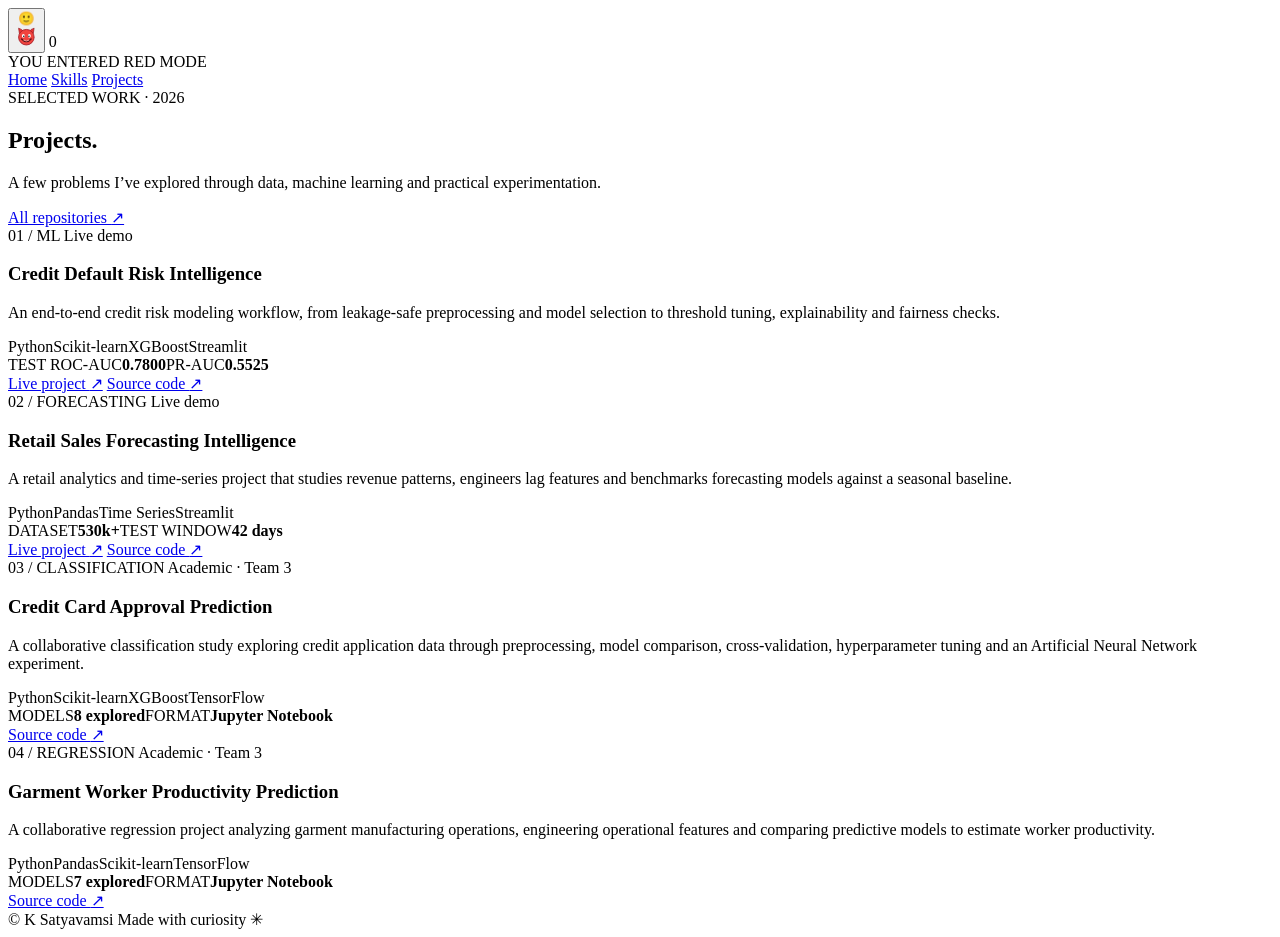
==== projects.html @ 45c1c284 "Copy existing portfolio projects.html" ====
<!doctype html>
<html lang="en">
<head>
  <meta charset="utf-8" />
  <meta name="viewport" content="width=device-width, initial-scale=1" />
  <meta name="description" content="Selected data science and machine learning projects by K Satyavamsi." />
  <meta name="theme-color" content="#080b10" />
  <title>Projects — K Satyavamsi</title>
  <link rel="preconnect" href="https://fonts.googleapis.com">
  <link rel="preconnect" href="https://fonts.gstatic.com" crossorigin>
  <link href="https://fonts.googleapis.com/css2?family=DM+Sans:wght@400;500;600;700&family=Space+Grotesk:wght@400;500;600;700&display=swap" rel="stylesheet">
  <link rel="stylesheet" href="/styles.css?v=facefix1" />
</head>
<body class="projects-page">
  <div class="ambient ambient-one" aria-hidden="true"></div>
  <div class="ambient ambient-two" aria-hidden="true"></div>
  <header class="site-header">
    <div class="mood-control">
      <button class="mood-face" id="mood-face" type="button" aria-label="Click 7 times" title="A little secret"><span class="mood-face-emoji" id="mood-face-emoji" aria-hidden="true">
<span class="normal-face-glyph" aria-hidden="true">🙂</span>
<span class="angry-face-glyph" aria-hidden="true"><svg viewBox="0 0 48 48" class="red-devil-face"><path d="M8 18 6 5q8 2 13 9M40 18l2-13q-8 2-13 9" fill="#ed3434" stroke="#8f171d" stroke-width="1.5" stroke-linejoin="round"/><circle cx="24" cy="26" r="18" fill="#f0443e" stroke="#a51d27" stroke-width="2"/><ellipse cx="17" cy="23" rx="3.4" ry="4.2" fill="#fff"/><ellipse cx="31" cy="23" rx="3.4" ry="4.2" fill="#fff"/><circle cx="18" cy="24" r="1.8" fill="#15232b"/><circle cx="30" cy="24" r="1.8" fill="#15232b"/><path d="M13 30q11 12 22 0" fill="none" stroke="#5a1018" stroke-width="3.2" stroke-linecap="round"/><path d="M18 33q6 4 12 0" fill="none" stroke="#ffb0a8" stroke-width="2" stroke-linecap="round"/></svg></span></span></button>
      <span class="mood-count-number" id="mood-count-number" aria-live="polite">0</span>
    </div>
    <div class="red-mode-message" id="red-mode-message" role="status" aria-live="polite">YOU ENTERED RED MODE</div>
    <nav aria-label="Primary navigation">
      <a class="nav-link" href="/index.html">Home</a>
      <a class="nav-link" href="/skills.html">Skills</a>
      <a class="nav-link active" href="/projects.html" aria-current="page">Projects</a>
    </nav>
  </header>
  <main class="projects-main">
    <section class="projects-section" id="projects" aria-labelledby="projects-title">
      <div class="projects-heading">
        <div>
          <div class="section-kicker">SELECTED WORK · 2026</div>
          <h2 id="projects-title">Projects<span class="accent-period">.</span></h2>
          <p class="projects-intro">A few problems I’ve explored through data, machine learning and practical experimentation.</p>
        </div>
        <a class="all-projects-link" href="https://github.com/jayadevuha-ui?tab=repositories" target="_blank" rel="noreferrer">All repositories <span>↗</span></a>
      </div>

      <div class="project-grid">
        <article class="project-card">
          <div class="project-card-top">
            <span class="project-number">01 / ML</span>
            <span class="project-status"><span class="status-dot"></span> Live demo</span>
          </div>
          <h3>Credit Default Risk Intelligence</h3>
          <p class="project-description">An end-to-end credit risk modeling workflow, from leakage-safe preprocessing and model selection to threshold tuning, explainability and fairness checks.</p>
          <div class="project-tags">
            <span>Python</span><span>Scikit-learn</span><span>XGBoost</span><span>Streamlit</span>
          </div>
          <div class="project-result"><span>TEST ROC-AUC</span><strong>0.7800</strong><span class="result-divider"></span><span>PR-AUC</span><strong>0.5525</strong></div>
          <div class="project-actions">
            <a href="https://credit-default-risk-intelligence-69rgyefwwpr9jcnefo2ism.streamlit.app" target="_blank" rel="noreferrer">Live project <span>↗</span></a>
            <a href="https://github.com/jayadevuha-ui/credit-default-risk-intelligence" target="_blank" rel="noreferrer">Source code <span>↗</span></a>
          </div>
        </article>

        <article class="project-card">
          <div class="project-card-top">
            <span class="project-number">02 / FORECASTING</span>
            <span class="project-status"><span class="status-dot"></span> Live demo</span>
          </div>
          <h3>Retail Sales Forecasting Intelligence</h3>
          <p class="project-description">A retail analytics and time-series project that studies revenue patterns, engineers lag features and benchmarks forecasting models against a seasonal baseline.</p>
          <div class="project-tags">
            <span>Python</span><span>Pandas</span><span>Time Series</span><span>Streamlit</span>
          </div>
          <div class="project-result"><span>DATASET</span><strong>530k+</strong><span class="result-divider"></span><span>TEST WINDOW</span><strong>42 days</strong></div>
          <div class="project-actions">
            <a href="https://retail-sales-forecasting-intelligence-3gt7qsyapxmpho4w7rquft.streamlit.app" target="_blank" rel="noreferrer">Live project <span>↗</span></a>
            <a href="https://github.com/jayadevuha-ui/retail-sales-forecasting-intelligence" target="_blank" rel="noreferrer">Source code <span>↗</span></a>
          </div>
        </article>
 
        <article class="project-card">
          <div class="project-card-top">
            <span class="project-number">03 / CLASSIFICATION</span>
            <span class="project-status">Academic · Team 3</span>
          </div>
          <h3>Credit Card Approval Prediction</h3>
          <p class="project-description">A collaborative classification study exploring credit application data through preprocessing, model comparison, cross-validation, hyperparameter tuning and an Artificial Neural Network experiment.</p>
          <div class="project-tags">
            <span>Python</span><span>Scikit-learn</span><span>XGBoost</span><span>TensorFlow</span>
          </div>
          <div class="project-result"><span>MODELS</span><strong>8 explored</strong><span class="result-divider"></span><span>FORMAT</span><strong>Jupyter Notebook</strong></div>
          <div class="project-actions">
            <a href="https://github.com/jayadevuha-ui/credit-card-approval-prediction" target="_blank" rel="noreferrer">Source code <span>↗</span></a>
          </div>
        </article>

        <article class="project-card">
          <div class="project-card-top">
            <span class="project-number">04 / REGRESSION</span>
            <span class="project-status">Academic · Team 3</span>
          </div>
          <h3>Garment Worker Productivity Prediction</h3>
          <p class="project-description">A collaborative regression project analyzing garment manufacturing operations, engineering operational features and comparing predictive models to estimate worker productivity.</p>
          <div class="project-tags">
            <span>Python</span><span>Pandas</span><span>Scikit-learn</span><span>TensorFlow</span>
          </div>
          <div class="project-result"><span>MODELS</span><strong>7 explored</strong><span class="result-divider"></span><span>FORMAT</span><strong>Jupyter Notebook</strong></div>
          <div class="project-actions">
            <a href="https://github.com/jayadevuha-ui/Garment-worker-productivity-prediction" target="_blank" rel="noreferrer">Source code <span>↗</span></a>
          </div>
        </article>
      </div>
    </section>
  </main>
  <footer class="site-footer">
    <span>© <span id="year"></span> K Satyavamsi</span>
    <span>Made with curiosity <span class="footer-spark">✳</span></span>
  </footer>
  <script src="/script.js?v=facefix1"></script>
</body>
</html>
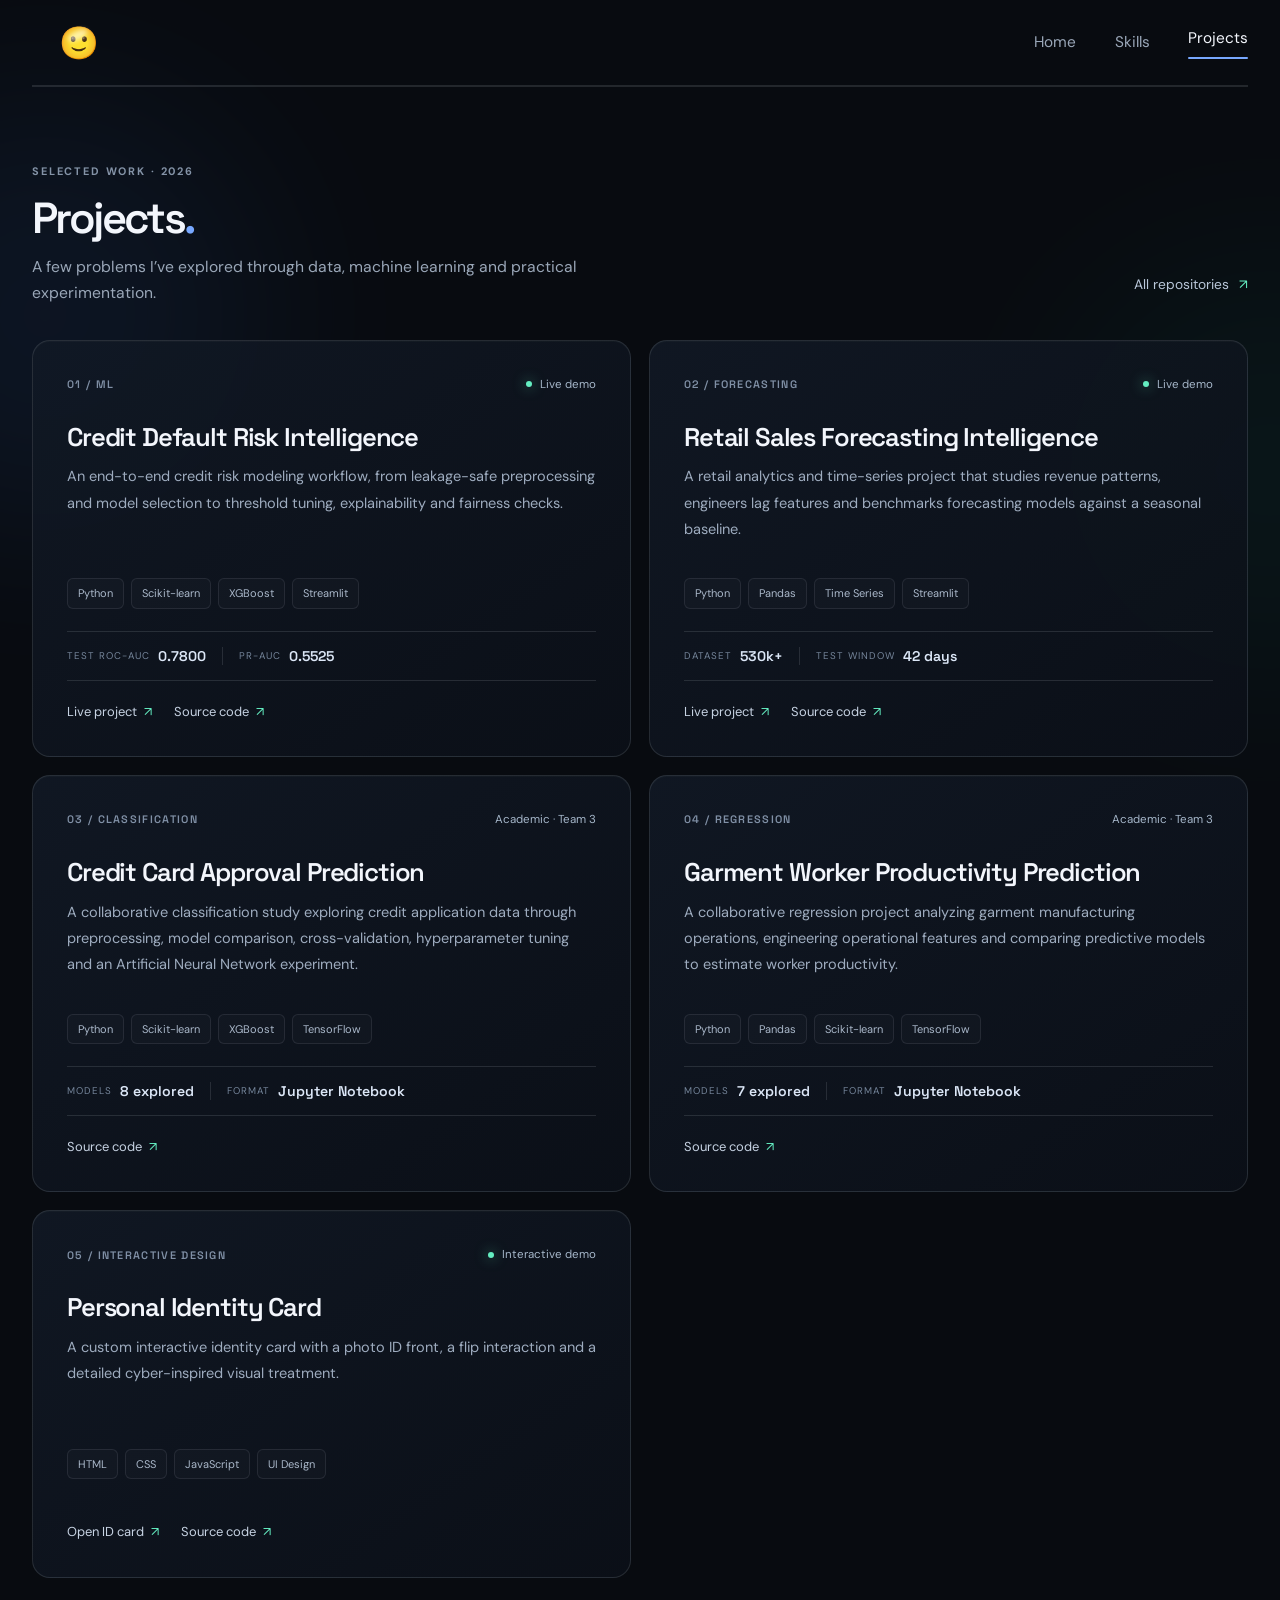
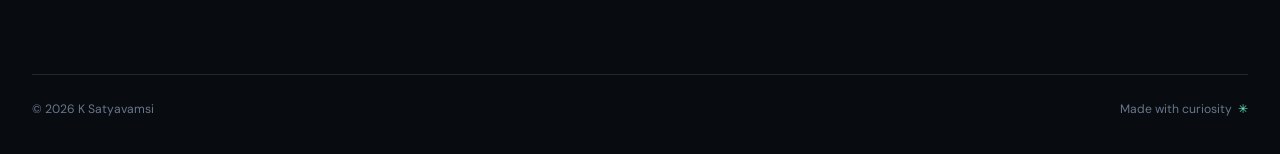
==== commit 16cad600: "Add interactive ID card to projects page" ====
--- a/projects.html
+++ b/projects.html
@@ -105,6 +105,21 @@
             <a href="https://github.com/jayadevuha-ui/Garment-worker-productivity-prediction" target="_blank" rel="noreferrer">Source code <span>↗</span></a>
           </div>
         </article>
+        <article class="project-card">
+          <div class="project-card-top">
+            <span class="project-number">05 / INTERACTIVE DESIGN</span>
+            <span class="project-status"><span class="status-dot"></span> Interactive demo</span>
+          </div>
+          <h3>Personal Identity Card</h3>
+          <p class="project-description">A custom interactive identity card with a photo ID front, a flip interaction and a detailed cyber-inspired visual treatment.</p>
+          <div class="project-tags">
+            <span>HTML</span><span>CSS</span><span>JavaScript</span><span>UI Design</span>
+          </div>
+          <div class="project-actions">
+            <a href="/id-card.html">Open ID card <span>↗</span></a>
+            <a href="https://github.com/jayadevuha-ui/PersonalPortfolio/blob/main/id-card.html" target="_blank" rel="noreferrer">Source code <span>↗</span></a>
+          </div>
+        </article>
       </div>
     </section>
   </main>
--- a/styles.css
+++ b/styles.css
@@ -0,0 +1,657 @@
+:root {
+  color-scheme: dark;
+  --bg: #080b10;
+  --panel: #0e131c;
+  --line: rgba(225, 234, 247, .12);
+  --text: #f3f6fc;
+  --muted: #9aa7b8;
+  --soft: #6f7d91;
+  --blue: #78a8ff;
+  --mint: #64edc1;
+  --max: 1440px;
+}
+* { box-sizing: border-box; }
+html { scroll-behavior: smooth; scroll-padding-top: 90px; }
+body {
+  margin: 0; min-height: 100vh; overflow-x: hidden; position: relative;
+  background: var(--bg); color: var(--text);
+  font-family: "DM Sans", system-ui, sans-serif; line-height: 1.65;
+}
+a { color: inherit; text-decoration: none; }
+.ambient { position: absolute; pointer-events: none; filter: blur(90px); opacity: .12; z-index: -1; border-radius: 50%; }
+.ambient-one { width: 430px; height: 430px; top: 100px; left: -170px; background: #315da7; }
+.ambient-two { width: 420px; height: 420px; top: 260px; right: -200px; background: #1a8c78; opacity: .08; }
+.site-header {
+  width: min(calc(100% - 64px), var(--max)); height: 86px; margin: 0 auto;
+  display: flex; align-items: center; justify-content: flex-end; gap: 30px;
+  border-bottom: 1px solid var(--line); position: relative; z-index: 5;
+}
+nav { display: flex; align-items: center; gap: clamp(22px, 3vw, 46px); }
+.nav-link { color: var(--muted); font-size: .96rem; transition: color .2s ease; }
+.nav-link:hover, .nav-link.active { color: var(--text); }
+.nav-link.active::after { content: ""; display: block; height: 2px; width: 100%; margin-top: 5px; background: var(--blue); border-radius: 4px; }
+.coming-soon { opacity: .76; }
+.hero {
+  width: min(calc(100% - 64px), var(--max)); min-height: min(790px, calc(100svh - 86px));
+  margin: 0 auto; padding: 62px 0 78px; display: grid;
+  grid-template-columns: minmax(330px, .88fr) minmax(0, 1.12fr);
+  align-items: center; gap: clamp(48px, 7vw, 112px); position: relative;
+}
+.portrait-wrap { width: 100%; max-width: 500px; justify-self: center; }
+.portrait-frame {
+  min-height: 500px; aspect-ratio: 4 / 4.65; position: relative; overflow: hidden;
+  border: 1px solid rgba(157,181,216,.24); border-radius: 26px;
+  background: linear-gradient(145deg, #172333 0%, #101925 48%, #0b111a 100%);
+  box-shadow: 0 35px 100px rgba(0,0,0,.32), inset 0 1px rgba(255,255,255,.04);
+}
+.portrait-frame::before, .portrait-frame::after {
+  content: ""; position: absolute; border-radius: 50%; pointer-events: none;
+}
+.portrait-frame::before { width: 390px; height: 390px; top: 5%; left: 50%; transform: translateX(-50%); background: rgba(91,137,207,.13); filter: blur(20px); }
+.portrait-frame::after { width: 260px; height: 260px; bottom: -100px; right: -70px; background: rgba(100,237,193,.09); filter: blur(24px); }
+.portrait-glow { position: absolute; inset: 12px; border: 1px solid rgba(255,255,255,.055); border-radius: 18px; }
+.portrait-placeholder { position: absolute; inset: 0; display: flex; flex-direction: column; justify-content: center; align-items: center; gap: 10px; color: #8798ae; }
+.portrait-placeholder svg { width: 108px; height: 108px; fill: none; stroke: #7187a5; stroke-width: 2; opacity: .72; margin-bottom: 10px; }
+.placeholder-title { font: 600 .8rem "Space Grotesk", sans-serif; letter-spacing: .22em; color: #b4c2d5; }
+.placeholder-subtitle { font-size: .78rem; color: #718198; }
+.photo-corner { position: absolute; width: 28px; height: 28px; border-color: var(--mint); opacity: .8; }
+.corner-tl { top: 24px; left: 24px; border-top: 2px solid; border-left: 2px solid; border-radius: 5px 0 0; }
+.corner-br { bottom: 24px; right: 24px; border-bottom: 2px solid; border-right: 2px solid; border-radius: 0 0 5px; }
+.portrait-caption { display: flex; align-items: center; gap: 9px; margin: 17px 4px 0; color: var(--soft); font-size: .77rem; letter-spacing: .035em; }
+.caption-dot, .status-dot { width: 7px; height: 7px; display: inline-block; flex: 0 0 auto; border-radius: 50%; background: var(--mint); box-shadow: 0 0 13px rgba(100,237,193,.65); }
+.hero-copy { min-width: 0; padding: 12px 0 28px; }
+h1 { margin: 0; font: 700 clamp(3.5rem, 6.3vw, 6.5rem)/.99 "Space Grotesk", sans-serif; letter-spacing: -.075em; }
+.fixed-intro { display: block; color: var(--text); }
+.type-line { display: block; min-height: 1.12em; color: var(--blue); overflow-wrap: normal; word-break: normal; }
+#typed-text { display: inline; }
+.type-cursor { display: inline-block; width: 3px; height: .83em; margin-left: 8px; background: var(--mint); vertical-align: -.06em; white-space: nowrap; animation: blink .82s steps(2, start) infinite; }
+@keyframes blink { to { visibility: hidden; } }
+.hero-note { margin: 28px 0 0; color: var(--muted); font-size: clamp(1rem, 1.4vw, 1.15rem); letter-spacing: .01em; }
+.scroll-cue { display: inline-flex; align-items: center; gap: 13px; margin-top: 62px; color: #aebacc; font-size: .82rem; letter-spacing: .045em; }
+.scroll-icon { width: 21px; height: 31px; border: 1px solid #68788d; border-radius: 99px; position: relative; }
+.scroll-icon::after { content: ""; position: absolute; width: 3px; height: 6px; top: 6px; left: 8px; border-radius: 3px; background: var(--mint); animation: scroll-dot 1.5s ease-in-out infinite; }
+@keyframes scroll-dot { 0%,100% { transform: translateY(0); opacity: 1; } 70% { transform: translateY(9px); opacity: .2; } }
+.scroll-arrow { color: var(--mint); font-size: 1.1rem; transition: transform .2s ease; }
+.scroll-cue:hover .scroll-arrow { transform: translateY(4px); }
+.hero-index { position: absolute; bottom: 24px; right: 0; color: #66758a; font: 600 .72rem "Space Grotesk", sans-serif; letter-spacing: .12em; }
+.hero-index span { color: #364355; padding: 0 5px; }
+.about-section {
+  width: min(calc(100% - 64px), var(--max)); margin: 0 auto; padding: 78px 0 92px;
+  border-top: 1px solid var(--line); display: grid; grid-template-columns: minmax(0, 1.9fr) minmax(250px, .8fr); gap: clamp(48px, 8vw, 120px);
+}
+.section-kicker { color: #8493a7; font-size: .68rem; font-weight: 700; letter-spacing: .17em; }
+.about-main h2, .links-panel h2 { margin: 15px 0 25px; font: 600 clamp(2.2rem, 3.4vw, 3.25rem)/1.08 "Space Grotesk", sans-serif; letter-spacing: -.06em; }
+.accent-period { color: var(--blue); }
+.about-copy { max-width: 850px; color: #aab5c5; font-size: clamp(.98rem, 1.2vw, 1.07rem); line-height: 1.9; }
+.about-copy p { margin: 0 0 20px; }
+.links-panel { padding-left: clamp(30px, 4vw, 58px); border-left: 1px solid var(--line); }
+.links-panel h2 { margin-bottom: 25px; }
+.social-links { display: grid; gap: 8px; }
+.social-link {
+  display: flex; align-items: center; gap: 13px; min-height: 54px; padding: 8px 10px;
+  border: 1px solid transparent; border-radius: 11px; color: #c3ccda; transition: .2s ease;
+}
+.social-link:hover { border-color: var(--line); background: rgba(255,255,255,.025); transform: translateX(3px); }
+.social-icon { width: 32px; height: 32px; display: grid; place-items: center; border-radius: 9px; background: #121b28; color: var(--blue); font-weight: 700; font-size: .9rem; }
+.social-icon.linkedin { font-family: Arial, sans-serif; }
+.social-icon.kaggle { color: var(--mint); font: 700 .8rem "Space Grotesk", sans-serif; }
+.social-icon.github { color: #d8e1ef; font-size: 1.15rem; }
+.social-icon.email { color: #d8e1ef; font-size: 1rem; }
+.social-label { flex: 1; font-size: .93rem; }
+.external-arrow { color: #66778e; font-size: .9rem; transition: color .2s ease; }
+.social-link:hover .external-arrow { color: var(--mint); }
+.links-note { margin: 24px 0 0; max-width: 270px; color: #77869a; font-size: .83rem; line-height: 1.7; }
+.site-footer {
+  width: min(calc(100% - 64px), var(--max)); margin: 0 auto; padding: 24px 0 35px;
+  border-top: 1px solid var(--line); display: flex; justify-content: space-between; gap: 20px;
+  color: #68778a; font-size: .76rem;
+}
+.footer-spark { color: var(--mint); padding-left: 3px; }
+@media (min-width: 1500px) { .hero { min-height: 790px; } }
+@media (max-width: 1000px) {
+  .hero { grid-template-columns: minmax(260px, .82fr) minmax(0, 1.18fr); gap: 42px; }
+  .portrait-frame { min-height: 420px; }
+  h1 { font-size: clamp(3.1rem, 6.2vw, 5.2rem); }
+  .about-section { gap: 48px; grid-template-columns: minmax(0, 1.5fr) minmax(220px, .8fr); }
+}
+@media (max-width: 720px) {
+  .site-header, .hero, .about-section, .site-footer { width: min(calc(100% - 36px), var(--max)); }
+  .site-header { height: 74px; }
+  nav { gap: 17px; }
+  .nav-link { font-size: .82rem; }
+  .hero { min-height: auto; padding: 44px 0 64px; grid-template-columns: 1fr; gap: 42px; }
+  .portrait-wrap { width: min(100%, 410px); }
+  .portrait-frame { min-height: 0; aspect-ratio: 1 / 1.03; }
+  .hero-copy { padding: 0 0 30px; }
+  h1 { font-size: clamp(3.2rem, 12vw, 5.2rem); }
+  .hero-note { margin-top: 19px; }
+  .scroll-cue { margin-top: 36px; }
+  .hero-index { bottom: 18px; }
+  .about-section { padding: 60px 0 66px; grid-template-columns: 1fr; gap: 42px; }
+  .about-main h2, .links-panel h2 { font-size: 2.55rem; }
+  .about-copy { font-size: .98rem; line-height: 1.82; }
+  .links-panel { padding: 35px 0 0; border-left: 0; border-top: 1px solid var(--line); }
+  .social-links { grid-template-columns: 1fr 1fr; gap: 7px; }
+  .social-link { gap: 9px; padding: 7px 5px; }
+  .site-footer { padding-bottom: 28px; font-size: .7rem; }
+}
+@media (max-width: 390px) {
+  .site-header, .hero, .about-section, .site-footer { width: calc(100% - 28px); }
+  nav { gap: 12px; }
+  .nav-link { font-size: .76rem; }
+  .social-links { grid-template-columns: 1fr; }
+}
+@media (prefers-reduced-motion: reduce) {
+  *, *::before, *::after { scroll-behavior: auto !important; animation-duration: .01ms !important; animation-iteration-count: 1 !important; transition-duration: .01ms !important; }
+}
+
+
+/* Projects */
+.projects-section {
+  width: min(calc(100% - 64px), var(--max)); margin: 0 auto;
+  padding: 76px 0 96px; border-top: 1px solid var(--line);
+}
+.projects-heading { display: flex; justify-content: space-between; align-items: end; gap: 28px; margin-bottom: 34px; }
+.projects-heading h2 { margin: 14px 0 12px; font: 600 clamp(2.2rem, 3.4vw, 3.25rem)/1.08 "Space Grotesk", sans-serif; letter-spacing: -.06em; }
+.projects-intro { max-width: 580px; margin: 0; color: var(--muted); font-size: .98rem; }
+.all-projects-link { display: inline-flex; gap: 10px; align-items: center; color: #b9c7d9; font-size: .86rem; padding: 10px 0; white-space: nowrap; transition: color .2s ease; }
+.all-projects-link span, .project-actions a span { color: var(--mint); }
+.all-projects-link:hover, .project-actions a:hover { color: var(--mint); }
+.project-grid { display: grid; grid-template-columns: repeat(2, minmax(0, 1fr)); gap: 18px; }
+.project-card {
+  min-width: 0; padding: clamp(22px, 3vw, 34px); border: 1px solid var(--line);
+  border-radius: 18px; background: linear-gradient(145deg, rgba(17,25,37,.88), rgba(11,16,24,.88));
+  box-shadow: inset 0 1px rgba(255,255,255,.025); transition: border-color .22s ease, transform .22s ease;
+}
+.project-card:hover { border-color: rgba(120,168,255,.34); transform: translateY(-3px); }
+.project-card-top { display: flex; justify-content: space-between; align-items: center; gap: 12px; margin-bottom: 28px; }
+.project-number { color: #8090a6; font: 600 .68rem "Space Grotesk", sans-serif; letter-spacing: .12em; }
+.project-status { display: inline-flex; align-items: center; gap: 8px; color: #a5b6c9; font-size: .72rem; }
+.project-status .status-dot { width: 6px; height: 6px; }
+.project-card h3 { margin: 0 0 12px; font: 600 clamp(1.35rem, 2vw, 1.8rem)/1.2 "Space Grotesk", sans-serif; letter-spacing: -.045em; }
+.project-description { min-height: 92px; margin: 0; color: #9eacbf; font-size: .91rem; line-height: 1.8; }
+.project-tags { display: flex; flex-wrap: wrap; gap: 7px; margin: 22px 0; }
+.project-tags span { padding: 5px 10px; border: 1px solid rgba(225,234,247,.09); border-radius: 6px; color: #aab8ca; font-size: .69rem; background: rgba(255,255,255,.018); }
+.project-result { display: flex; align-items: center; flex-wrap: wrap; gap: 8px; padding: 15px 0; border-top: 1px solid var(--line); border-bottom: 1px solid var(--line); }
+.project-result > span:not(.result-divider) { color: #75859a; font-size: .61rem; letter-spacing: .1em; }
+.project-result strong { color: #dce7f7; font: 600 .88rem "Space Grotesk", sans-serif; }
+.result-divider { width: 1px; height: 18px; margin: 0 8px; background: var(--line); }
+.project-actions { display: flex; flex-wrap: wrap; gap: 22px; padding-top: 20px; }
+.project-actions a { color: #c7d3e3; font-size: .81rem; transition: color .2s ease; }
+.project-actions a span { padding-left: 4px; }
+@media (max-width: 1000px) {
+  .project-grid { grid-template-columns: 1fr; }
+  .project-description { min-height: 0; }
+}
+@media (max-width: 720px) {
+  .projects-section { width: min(calc(100% - 36px), var(--max)); padding: 60px 0 68px; }
+  .projects-heading { align-items: start; flex-direction: column; gap: 12px; margin-bottom: 25px; }
+  .projects-heading h2 { font-size: 2.55rem; }
+  .project-card { padding: 22px; }
+}
+@media (max-width: 390px) {
+  .projects-section { width: calc(100% - 28px); }
+  .project-result { gap: 6px; }
+  .result-divider { margin: 0 3px; }
+}
+
+
+/* Keep page navigation above decorative layers and always interactive. */
+.site-header, .site-header nav, .site-header .nav-link {
+  position: relative;
+  z-index: 20;
+  pointer-events: auto;
+}
+.site-header .nav-link { display: inline-block; cursor: pointer; }
+
+
+/* Hidden seven-click red mode easter egg */
+.site-header { justify-content: flex-end; }
+.mood-face { position:absolute; left:0; top:50%; transform:translateY(-50%); width:34px; height:34px; padding:0; display:grid; place-items:center; border:0; border-radius:50%; background:transparent; color:inherit; font:1.45rem/1 "DM Sans",sans-serif; cursor:pointer; z-index:25; transition:transform .18s ease,filter .18s ease; }
+.mood-face:hover { transform:translateY(-50%) scale(1.13); filter:drop-shadow(0 0 8px rgba(255,255,255,.24)); }
+.mood-face:focus-visible { outline:2px solid var(--mint); outline-offset:4px; }
+.red-mode-message { position:absolute; left:50%; top:50%; transform:translate(-50%,-50%); color:#ff4b55; font:700 .72rem "Space Grotesk",sans-serif; letter-spacing:.16em; white-space:nowrap; opacity:0; visibility:hidden; transition:opacity .25s ease,visibility .25s ease; pointer-events:none; }
+body.red-mode { --bg:#100708; --panel:#1b0b0e; --line:rgba(255,105,112,.2); --text:#fff1f1; --muted:#c49a9e; --soft:#a56c73; --blue:#ff5964; --mint:#ff8585; }
+body.red-mode .ambient-one { background:#b51f31; opacity:.22; }
+body.red-mode .ambient-two { background:#8d1423; opacity:.16; }
+body.red-mode .project-card { background:linear-gradient(145deg,rgba(48,13,19,.92),rgba(23,8,12,.92)); }
+body.red-mode .mood-face { filter:drop-shadow(0 0 10px rgba(255,65,75,.42)); }
+body.red-mode .red-mode-message { opacity:1; visibility:visible; }
+@media(max-width:720px) { .mood-face{left:0;width:30px;height:30px;font-size:1.3rem}.red-mode-message{left:42%;font-size:.56rem;letter-spacing:.08em} }
+@media(max-width:390px) { .red-mode-message{left:39%;font-size:.49rem;letter-spacing:.045em} }
+
+
+/* Animated smiley + seven-step unlock meter */
+.mood-control { position:absolute; left:0; top:50%; transform:translateY(-50%); display:flex; align-items:center; gap:9px; z-index:26; }
+.mood-face { position:relative; width:36px; height:36px; padding:0; display:grid; place-items:center; border:1px solid rgba(120,168,255,.24); border-radius:50%; background:linear-gradient(145deg,rgba(120,168,255,.12),rgba(100,237,193,.06)); color:inherit; cursor:pointer; box-shadow:0 0 18px rgba(120,168,255,.08),inset 0 1px rgba(255,255,255,.07); transition:border-color .25s ease,background .25s ease,box-shadow .25s ease; }
+.mood-face:hover { border-color:rgba(100,237,193,.55); box-shadow:0 0 20px rgba(100,237,193,.16),inset 0 1px rgba(255,255,255,.1); }
+.mood-face:focus-visible { outline:2px solid var(--mint); outline-offset:4px; }
+.mood-face-emoji { display:block; font:1.35rem/1 "DM Sans",sans-serif; transform-origin:50% 70%; animation:smiley-float 2.8s ease-in-out infinite,smiley-blink 5.2s ease-in-out infinite; }
+@keyframes smiley-float { 0%,100%{transform:translateY(0) rotate(-4deg)} 50%{transform:translateY(-3px) rotate(4deg)} }
+@keyframes smiley-blink { 0%,44%,48%,100%{filter:brightness(1)} 46%{filter:brightness(.68)} }
+.mood-face.is-clicked .mood-face-emoji { animation:smiley-pop .24s ease; }
+@keyframes smiley-pop { 0%{transform:scale(1)} 55%{transform:scale(1.28) rotate(10deg)} 100%{transform:scale(1)} }
+.mood-count { width:78px; display:flex; flex-direction:column; gap:3px; transition:opacity .2s ease,transform .2s ease; }
+.mood-count-label { color:#7e91aa; font:600 .48rem "Space Grotesk",sans-serif; letter-spacing:.12em; }
+.mood-count-pips { display:grid; grid-template-columns:repeat(7,1fr); gap:3px; }
+.mood-count-pips i { display:block; height:4px; border-radius:5px; background:rgba(120,168,255,.18); border:1px solid rgba(120,168,255,.16); transition:background .18s ease,border-color .18s ease,box-shadow .18s ease; }
+.mood-count-pips i.filled { background:var(--mint); border-color:var(--mint); box-shadow:0 0 7px rgba(100,237,193,.45); }
+.mood-count-number { color:#9aabc0; font:500 .53rem "Space Grotesk",sans-serif; letter-spacing:.04em; }
+.red-mode-message { position:absolute; left:50%; top:50%; transform:translate(-50%,-50%); color:#ff6570; font:700 .72rem "Space Grotesk",sans-serif; letter-spacing:.16em; white-space:nowrap; opacity:0; visibility:hidden; transition:opacity .25s ease,visibility .25s ease; pointer-events:none; }
+body.red-mode .mood-face { border-color:rgba(255,99,110,.4); background:linear-gradient(145deg,rgba(255,80,90,.15),rgba(150,20,35,.1)); box-shadow:0 0 18px rgba(255,65,75,.14); }
+body.red-mode .mood-face-emoji { animation:angry-float 1.8s ease-in-out infinite,angry-glow 1.2s ease-in-out infinite alternate; }
+@keyframes angry-float { 0%,100%{transform:translateY(0) rotate(-5deg)} 50%{transform:translateY(-3px) rotate(5deg)} }
+@keyframes angry-glow { from{filter:drop-shadow(0 0 1px rgba(255,75,85,.15))} to{filter:drop-shadow(0 0 6px rgba(255,75,85,.65))} }
+body.red-mode .mood-count { opacity:0; visibility:hidden; transform:translateX(-5px); pointer-events:none; }
+body.red-mode .red-mode-message { opacity:1; visibility:visible; }
+@media(max-width:720px) {
+ .mood-control { gap:6px; }
+ .mood-face { width:31px;height:31px; }
+ .mood-face-emoji { font-size:1.2rem; }
+ .mood-count { width:61px; }
+ .mood-count-label { font-size:.43rem; }
+ .mood-count-number { font-size:.48rem; }
+ .red-mode-message { left:55%; font-size:.55rem; letter-spacing:.08em; }
+}
+@media(max-width:390px) {
+ .mood-count { width:53px; }
+ .mood-count-pips { gap:2px; }
+ .red-mode-message { left:56%; font-size:.48rem; letter-spacing:.035em; }
+}
+@media(prefers-reduced-motion:reduce) {
+ .mood-face-emoji { animation:none !important; }
+}
+
+
+/* Minimal floating 3D smiley and plain click counter */
+.mood-control {
+  position:absolute; left:6px; top:50%; transform:translateY(-50%);
+  display:flex; align-items:center; gap:5px; z-index:26;
+}
+.mood-face {
+  position:relative; width:43px; height:43px; padding:0;
+  display:grid; place-items:center; border:0; border-radius:50%;
+  background:transparent; box-shadow:none; color:inherit; cursor:pointer;
+  perspective:100px; transition:transform .2s ease;
+}
+.mood-face:hover { transform:translateY(-50%) scale(1.06); }
+.mood-face:focus-visible { outline:1px solid var(--mint); outline-offset:3px; }
+.mood-face-emoji {
+  display:block; font:1.8rem/1 "DM Sans",sans-serif;
+  transform-origin:50% 70%;
+  filter:drop-shadow(0 3px 1px rgba(0,0,0,.32)) drop-shadow(0 0 5px rgba(100,237,193,.13));
+  text-shadow:0 1px 0 rgba(255,255,255,.24),0 3px 0 rgba(0,0,0,.12);
+  animation:smiley-3d-float 3s ease-in-out infinite,smiley-3d-blink 5.8s ease-in-out infinite;
+}
+@keyframes smiley-3d-float {
+  0%,100% { transform:translateY(0) rotateY(-9deg) rotateX(3deg) rotateZ(-3deg); }
+  50% { transform:translateY(-3px) rotateY(9deg) rotateX(-3deg) rotateZ(3deg); }
+}
+@keyframes smiley-3d-blink {
+  0%,43%,47%,100% { filter:drop-shadow(0 3px 1px rgba(0,0,0,.32)) drop-shadow(0 0 5px rgba(100,237,193,.13)) brightness(1); }
+  45% { filter:drop-shadow(0 3px 1px rgba(0,0,0,.32)) brightness(.78); }
+}
+.mood-face.is-clicked .mood-face-emoji { animation:smiley-3d-pop .28s ease; }
+@keyframes smiley-3d-pop {
+  0% { transform:scale(1) rotateY(0); }
+  50% { transform:scale(1.22) rotateY(22deg) rotateZ(8deg); }
+  100% { transform:scale(1) rotateY(0); }
+}
+.mood-count-number {
+  min-width:10px; color:#9aabc0; font:500 .7rem "Space Grotesk",sans-serif;
+  line-height:1; text-align:center; opacity:.9;
+}
+body.red-mode .mood-face-emoji {
+  animation:angry-3d-float 1.7s ease-in-out infinite,angry-3d-glow 1.2s ease-in-out infinite alternate;
+  filter:drop-shadow(0 3px 1px rgba(0,0,0,.35)) drop-shadow(0 0 7px rgba(255,75,85,.38));
+}
+@keyframes angry-3d-float {
+  0%,100% { transform:translateY(0) rotateY(-10deg) rotateX(3deg) rotateZ(-4deg); }
+  50% { transform:translateY(-3px) rotateY(10deg) rotateX(-3deg) rotateZ(4deg); }
+}
+@keyframes angry-3d-glow {
+  from { filter:drop-shadow(0 3px 1px rgba(0,0,0,.35)) drop-shadow(0 0 3px rgba(255,75,85,.25)); }
+  to { filter:drop-shadow(0 3px 1px rgba(0,0,0,.35)) drop-shadow(0 0 9px rgba(255,75,85,.7)); }
+}
+body.red-mode .mood-count-number { display:none; }
+@media(max-width:720px) {
+  .mood-control { left:5px; gap:3px; }
+  .mood-face { width:39px; height:39px; }
+  .mood-face-emoji { font-size:1.65rem; }
+  .mood-count-number { font-size:.65rem; }
+}
+@media(prefers-reduced-motion:reduce) { .mood-face-emoji { animation:none !important; } }
+
+
+/* True CSS-rendered 3D face: sculpted orb, raised eyes and expressive mouth */
+.mood-control { left:12px; gap:6px; }
+.mood-face {
+  width:48px; height:48px; border:0; background:transparent; box-shadow:none;
+  perspective:180px; overflow:visible;
+}
+.mood-face-emoji {
+  position:relative; display:block; width:36px; height:36px; border-radius:50%;
+  background:radial-gradient(circle at 31% 23%,#fff9d9 0 5%,#d9f6d9 17%,#8ed9c1 48%,#438d82 78%,#244b4d 100%);
+  box-shadow:inset -4px -6px 9px rgba(7,22,29,.52),inset 3px 4px 7px rgba(255,255,255,.82),0 4px 0 #203c43,0 7px 10px rgba(0,0,0,.45);
+  transform-style:preserve-3d; transform-origin:50% 65%;
+  animation:orb-float 3.2s ease-in-out infinite,orb-turn 7s ease-in-out infinite;
+}
+.mood-face-emoji::before {
+  content:""; position:absolute; width:19px; height:8px; left:7px; top:4px;
+  border-radius:50%; background:rgba(255,255,255,.48); filter:blur(2px); transform:rotate(-28deg);
+}
+.face-eye {
+  position:absolute; top:12px; width:5px; height:7px; border-radius:50%;
+  background:radial-gradient(circle at 35% 25%,#53616a 0 10%,#101b24 38%,#02070c 100%);
+  box-shadow:0 1px 1px rgba(255,255,255,.5),0 2px 2px rgba(0,0,0,.3);
+}
+.eye-left { left:9px; } .eye-right { right:9px; }
+.face-mouth {
+  position:absolute; left:10px; top:22px; width:16px; height:7px;
+  border-bottom:2.5px solid #24333a; border-radius:0 0 14px 14px;
+  filter:drop-shadow(0 1px 0 rgba(255,255,255,.3));
+}
+@keyframes orb-float { 0%,100%{ transform:translateY(0) rotateX(0deg) rotateY(-8deg) } 50%{ transform:translateY(-4px) rotateX(8deg) rotateY(9deg) } }
+@keyframes orb-turn { 0%,100%{ rotate:0deg } 50%{ rotate:2deg } }
+.mood-face.is-clicked .mood-face-emoji { animation:orb-pop .32s cubic-bezier(.2,.8,.2,1); }
+@keyframes orb-pop { 0%{transform:scale(1) rotateY(0)} 45%{transform:scale(1.18) rotateY(24deg) rotateX(-10deg)} 100%{transform:scale(1) rotateY(0)} }
+body.red-mode .mood-face-emoji {
+  background:radial-gradient(circle at 30% 22%,#ffe0d4 0 4%,#ff8b80 18%,#e43d46 49%,#921e2a 79%,#4d101a 100%);
+  box-shadow:inset -4px -6px 9px rgba(35,0,5,.55),inset 3px 4px 7px rgba(255,235,225,.65),0 4px 0 #50141c,0 7px 12px rgba(0,0,0,.48);
+  animation:angry-orb 1.9s ease-in-out infinite;
+}
+body.red-mode .face-eye { top:14px; width:7px; height:5px; border-radius:50%; }
+body.red-mode .eye-left { left:7px; transform:rotate(22deg); }
+body.red-mode .eye-right { right:7px; transform:rotate(-22deg); }
+body.red-mode .mood-face-emoji::after {
+  content:""; position:absolute; top:8px; left:5px; width:12px; height:3px;
+  border-radius:4px; background:#45131b; transform:rotate(22deg);
+  box-shadow:13px -5px 0 -0px #45131b;
+}
+body.red-mode .face-mouth {
+  top:22px; left:8px; width:20px; height:8px; border:1px solid #4a1119;
+  border-radius:2px 2px 7px 7px; background:repeating-linear-gradient(90deg,#fff0df 0 3px,#c83a42 3px 4px);
+  clip-path:polygon(0 0,20% 32%,40% 0,60% 32%,80% 0,100% 32%,100% 100%,0 100%);
+}
+@keyframes angry-orb { 0%,100%{transform:translateY(0) rotateX(0) rotateY(-9deg)} 50%{transform:translateY(-3px) rotateX(-7deg) rotateY(10deg)} }
+@media(max-width:720px){.mood-control{left:8px}.mood-face{width:45px;height:45px}.mood-face-emoji{width:34px;height:34px}}
+@media(prefers-reduced-motion:reduce){.mood-face-emoji{animation:none!important}}
+
+
+/* Final alignment and sizing pass for the shared mood switch */
+.site-header { position:relative; }
+.site-header .mood-control {
+  position:absolute; left:18px; top:50%; transform:translateY(-50%);
+  display:flex; align-items:center; gap:9px; z-index:30;
+}
+.site-header .mood-face {
+  position:relative; inset:auto; transform:none;
+  flex:0 0 54px; width:54px; height:54px; padding:0;
+  display:grid; place-items:center; border:0; border-radius:50%;
+  background:transparent; box-shadow:none; overflow:visible; cursor:pointer;
+  perspective:220px;
+}
+.site-header .mood-face:hover { transform:scale(1.045); }
+.site-header .mood-face-emoji {
+  position:relative; display:block; width:42px; height:42px; border-radius:50%;
+  background:radial-gradient(circle at 30% 22%,#fffde7 0 4%,#e5f7d7 15%,#a4dfc2 42%,#5d9f91 75%,#274c50 100%);
+  box-shadow:inset -5px -7px 10px rgba(7,22,29,.54),inset 4px 4px 8px rgba(255,255,255,.86),0 4px 0 #203c43,0 8px 12px rgba(0,0,0,.4);
+  transform-style:preserve-3d; transform-origin:50% 65%;
+  animation:orb-float-final 3.1s ease-in-out infinite;
+}
+.site-header .mood-face-emoji::before {
+  content:""; position:absolute; left:8px; top:4px; width:21px; height:9px;
+  border-radius:50%; background:rgba(255,255,255,.55); filter:blur(2px); transform:rotate(-25deg);
+}
+.site-header .face-eye {
+  position:absolute; top:14px; width:6px; height:8px; border-radius:50%;
+  background:radial-gradient(circle at 35% 25%,#63717a 0 8%,#14202a 42%,#02070c 100%);
+  box-shadow:0 1px 1px rgba(255,255,255,.6),0 2px 2px rgba(0,0,0,.35);
+}
+.site-header .eye-left { left:11px; }
+.site-header .eye-right { right:11px; }
+.site-header .face-brow {
+  display:none; position:absolute; z-index:2; top:9px; width:13px; height:4px;
+  border-radius:4px; background:#46151c; box-shadow:0 1px 1px rgba(255,210,200,.25);
+}
+.site-header .face-brow.brow-left { left:7px; transform:rotate(24deg); }
+.site-header .face-brow.brow-right { right:7px; transform:rotate(-24deg); }
+.site-header .face-mouth {
+  position:absolute; left:12px; top:26px; width:18px; height:8px;
+  border-bottom:3px solid #263941; border-radius:0 0 15px 15px;
+  filter:drop-shadow(0 1px 0 rgba(255,255,255,.35));
+}
+.site-header .mood-count-number {
+  min-width:22px; color:var(--text); font:600 1.35rem/1 "Space Grotesk",sans-serif;
+  text-align:left; opacity:.94; text-shadow:0 2px 8px rgba(0,0,0,.25);
+}
+@keyframes orb-float-final {
+  0%,100% { transform:translateY(0) rotateX(0deg) rotateY(-9deg) rotateZ(-2deg); }
+  50% { transform:translateY(-4px) rotateX(8deg) rotateY(9deg) rotateZ(2deg); }
+}
+body.red-mode .site-header .mood-face-emoji {
+  background:radial-gradient(circle at 30% 22%,#ffe9dc 0 4%,#ff9b8d 16%,#e94a50 45%,#a32130 77%,#4b111b 100%);
+  box-shadow:inset -5px -7px 10px rgba(35,0,5,.58),inset 4px 4px 8px rgba(255,235,225,.72),0 4px 0 #50141c,0 8px 12px rgba(0,0,0,.46);
+  animation:angry-orb-final 1.8s ease-in-out infinite;
+}
+body.red-mode .site-header .face-eye { top:16px; width:7px; height:5px; }
+body.red-mode .site-header .eye-left { left:10px; }
+body.red-mode .site-header .eye-right { right:10px; }
+body.red-mode .site-header .face-brow { display:block; }
+body.red-mode .site-header .face-mouth {
+  top:27px; left:10px; width:22px; height:8px; border:1px solid #4a1119;
+  border-radius:2px 2px 7px 7px;
+  background:repeating-linear-gradient(90deg,#fff0df 0 4px,#c83a42 4px 5px);
+  clip-path:polygon(0 0,20% 30%,40% 0,60% 30%,80% 0,100% 30%,100% 100%,0 100%);
+}
+@keyframes angry-orb-final {
+  0%,100% { transform:translateY(0) rotateX(0) rotateY(-9deg) rotateZ(-2deg); }
+  50% { transform:translateY(-3px) rotateX(-7deg) rotateY(9deg) rotateZ(2deg); }
+}
+body.red-mode .site-header .mood-count-number { display:none; }
+@media(max-width:720px) {
+  .site-header .mood-control { left:12px; gap:7px; }
+  .site-header .mood-face { flex-basis:48px; width:48px; height:48px; }
+  .site-header .mood-face-emoji { width:38px; height:38px; }
+  .site-header .mood-count-number { font-size:1.2rem; }
+}
+@media(prefers-reduced-motion:reduce) {
+  .site-header .mood-face-emoji { animation:none !important; }
+}
+
+
+/* Reference-inspired glossy cartoon faces: focus on the face only */
+.site-header .mood-face { flex-basis:58px; width:58px; height:58px; }
+.site-header .mood-face-emoji {
+ display:block; position:relative; width:50px; height:50px;
+ background:none!important; border:0!important; border-radius:0!important;
+ box-shadow:none!important; overflow:visible; transform-style:preserve-3d;
+ animation:reference-face-float 3.4s ease-in-out infinite;
+}
+.site-header .face-art { display:block; width:100%; height:100%; overflow:visible; filter:drop-shadow(0 5px 3px rgba(0,0,0,.5)); }
+.site-header .face-art-angry { display:none; }
+body.red-mode .site-header .face-art-normal { display:none; }
+body.red-mode .site-header .face-art-angry { display:block; }
+@keyframes reference-face-float {
+  0%,100% { transform:translateY(0) rotateX(0deg) rotateY(-5deg) rotateZ(-1deg); }
+  50% { transform:translateY(-3px) rotateX(5deg) rotateY(5deg) rotateZ(1deg); }
+}
+.site-header .mood-face.is-clicked .mood-face-emoji { animation:reference-face-pop .32s ease; }
+@keyframes reference-face-pop {
+  0% { transform:scale(1) rotateY(0); }
+  45% { transform:scale(1.15) rotateY(16deg); }
+  100% { transform:scale(1) rotateY(0); }
+}
+@media(max-width:720px) {
+ .site-header .mood-face { flex-basis:54px; width:54px; height:54px; }
+ .site-header .mood-face-emoji { width:46px; height:46px; }
+}
+
+
+/* Clean, expressive 2D face artwork */
+.site-header .mood-face { flex-basis:58px; width:58px; height:58px; }
+.site-header .mood-face-emoji {
+ display:block; position:relative; width:50px; height:50px;
+ background:none!important; border:0!important; border-radius:0!important;
+ box-shadow:none!important; overflow:visible; transform:none!important;
+ animation:face-2d-bob 3s ease-in-out infinite;
+}
+.site-header .face-art {
+ display:block; width:100%; height:100%; overflow:visible;
+ filter:none!important;
+}
+.site-header .face-art-angry { display:none; }
+body.red-mode .site-header .face-art-normal { display:none; }
+body.red-mode .site-header .face-art-angry { display:block; }
+@keyframes face-2d-bob {
+  0%,100% { transform:translateY(0); }
+  50% { transform:translateY(-2px); }
+}
+.site-header .mood-face.is-clicked .mood-face-emoji {
+ animation:face-2d-pop .28s ease;
+}
+@keyframes face-2d-pop {
+  0% { transform:scale(1); }
+  55% { transform:scale(1.12) rotate(-4deg); }
+  100% { transform:scale(1); }
+}
+@media(max-width:720px) {
+ .site-header .mood-face { flex-basis:54px; width:54px; height:54px; }
+ .site-header .mood-face-emoji { width:46px; height:46px; }
+}
+@media(prefers-reduced-motion:reduce) {
+ .site-header .mood-face-emoji { animation:none!important; }
+}
+
+
+/* Use the native smile emoji and align it identically on every page */
+.site-header .mood-face-emoji {
+  display:flex;
+  align-items:center;
+  justify-content:center;
+}
+.site-header .normal-face-glyph {
+  display:block;
+  font-family: "Apple Color Emoji","Segoe UI Emoji","Noto Color Emoji",sans-serif;
+  font-size:2.05rem;
+  line-height:1;
+  transform:translate(3px,-1px);
+  filter:none;
+}
+body.red-mode .site-header .normal-face-glyph { display:none; }
+
+
+/* Final neutral emoji treatment — identical on Home, Skills and Projects */
+.site-header .mood-control {
+  left:18px; gap:8px; background:transparent!important;
+}
+.site-header .mood-face,
+.site-header .mood-face:hover,
+body.red-mode .site-header .mood-face {
+  background:transparent!important;
+  background-image:none!important;
+  border:0!important;
+  border-radius:0!important;
+  box-shadow:none!important;
+  outline-offset:3px;
+  filter:none!important;
+}
+.site-header .mood-face-emoji {
+  width:auto!important; height:auto!important; min-width:0!important;
+  display:flex!important; align-items:center; justify-content:center;
+  gap:0; background:transparent!important; background-image:none!important;
+  border:0!important; border-radius:0!important; box-shadow:none!important;
+  filter:none!important; text-shadow:none!important;
+  transform:none!important; animation:none!important; overflow:visible!important;
+}
+.site-header .normal-face-glyph,
+.site-header .angry-face-glyph {
+  display:block!important;
+  font-family:"Apple Color Emoji","Segoe UI Emoji","Noto Color Emoji",sans-serif!important;
+  font-size:2rem!important; line-height:1!important;
+  transform:none!important; filter:none!important; text-shadow:none!important;
+}
+body.red-mode .site-header .normal-face-glyph { display:none!important; }
+body:not(.red-mode) .site-header .angry-face-glyph { display:none!important; }
+.site-header .mood-face.is-clicked .mood-face-emoji { animation:none!important; }
+.site-header .mood-count-number {
+  min-width:18px; font-size:1.15rem; color:var(--text);
+  text-shadow:none!important; filter:none!important;
+}
+body.red-mode .site-header .mood-count-number { display:none!important; }
+@media(max-width:720px) {
+ .site-header .mood-control { left:12px; gap:7px; }
+ .site-header .normal-face-glyph,
+ .site-header .angry-face-glyph { font-size:1.85rem!important; }
+}
+
+
+/* Red-mode native devil emoji: recolor purple glyph red; no added brow graphics */
+.site-header .angry-face-glyph {
+  filter:hue-rotate(320deg) saturate(2.2)!important;
+}
+
+
+/* Red devil face without eyebrows: clean custom SVG, consistent on every tab */
+.site-header .angry-face-glyph { display:block!important; width:2rem; height:2rem; filter:none!important; }
+.site-header .red-devil-face { display:block; width:100%; height:100%; filter:none!important; }
+
+
+/* Blueprint access-card portrait — reference-inspired identity badge */
+.portrait-wrap { width:100%; max-width:430px; justify-self:center; }
+.identity-card {
+  --id-blue:#8db8e7; position:relative; isolation:isolate; overflow:hidden;
+  width:min(100%,390px); aspect-ratio: .735; margin:0 auto;
+  padding:25px 25px 21px; color:#e8f2ff;
+  background:
+    radial-gradient(ellipse at 50% 48%,rgba(55,111,173,.35),transparent 58%),
+    linear-gradient(145deg,#12365f 0%,#0b2748 48%,#07182d 100%);
+  border:1px solid rgba(190,220,255,.7);
+  clip-path:polygon(0 2.2%,5% 0,95% 0,100% 2.2%,100% 97.5%,94% 100%,6% 100%,0 97.5%);
+  box-shadow:0 28px 70px rgba(0,0,0,.45),inset 0 0 0 5px rgba(2,12,26,.75),inset 0 0 0 6px rgba(174,210,255,.22);
+}
+.identity-card::before,.identity-card::after { content:"";position:absolute;z-index:-1;pointer-events:none; }
+.identity-card::before { inset:10px;border:1px solid rgba(190,220,255,.34);clip-path:polygon(0 2%,5% 0,95% 0,100% 2%,100% 98%,95% 100%,5% 100%,0 98%); }
+.identity-card::after { inset:0;background:linear-gradient(115deg,transparent 10%,rgba(255,255,255,.08) 48%,transparent 58%);opacity:.55; }
+.id-card-grid { position:absolute;inset:0;z-index:-1;opacity:.16;background-image:linear-gradient(rgba(180,215,255,.35) 1px,transparent 1px),linear-gradient(90deg,rgba(180,215,255,.35) 1px,transparent 1px);background-size:22px 22px;mask-image:linear-gradient(transparent,#000 15%,#000 85%,transparent); }
+.id-card-blueprint { position:absolute;inset:0;z-index:-1;color:rgba(196,222,255,.36); }
+.id-card-blueprint svg { width:100%;height:100%; }
+.id-card-topline { display:flex;justify-content:space-between;align-items:center;gap:8px;padding:5px 0 18px;border-bottom:1px solid rgba(203,226,255,.34);font:600 .55rem "Space Grotesk",sans-serif;letter-spacing:.13em; }
+.id-chip { display:flex;align-items:center;gap:8px; }
+.id-chip span { width:7px;height:7px;border-radius:50%;background:#7df0d0;box-shadow:0 0 10px #7df0d0; }
+.id-edition { color:#9bbce0; }
+.id-card-main { display:flex;align-items:center;justify-content:space-between;gap:14px;padding:26px 0 20px; }
+.id-emblem { width:48%;max-width:166px;aspect-ratio:1;position:relative;display:grid;place-items:center; }
+.id-emblem svg { position:absolute;inset:0;width:100%;height:100%;fill:none;stroke:#c5def8;stroke-width:2.5;filter:drop-shadow(0 0 8px rgba(142,193,255,.35)); }
+.id-emblem span { font:700 clamp(2.2rem,5vw,3.6rem)/1 "Space Grotesk",sans-serif;letter-spacing:-.1em;color:#e8f3ff;text-shadow:0 2px 12px rgba(0,0,0,.4); }
+.id-photo-slot { width:43%;max-width:145px;position:relative;padding:6px;border:1px solid rgba(217,235,255,.82);background:rgba(4,18,35,.68);box-shadow:0 0 0 3px rgba(170,209,255,.1),0 8px 22px rgba(0,0,0,.28);transform:rotate(1.5deg); }
+.id-photo-inner { aspect-ratio: .78;display:flex;flex-direction:column;align-items:center;justify-content:center;gap:7px;overflow:hidden;background:linear-gradient(160deg,#244b70,#102c4a);border:1px solid rgba(194,220,250,.35);color:#b9d5f3; }
+.id-photo-inner svg { width:58%;fill:rgba(180,211,243,.15);stroke:#a9c8e9;stroke-width:2.2; }
+.id-photo-inner span { font:600 .5rem/1.4 "Space Grotesk",sans-serif;letter-spacing:.2em;text-align:center; }
+.id-photo-slot small { display:block;padding-top:5px;text-align:center;font:600 .43rem "Space Grotesk",sans-serif;letter-spacing:.2em;color:#a9c8e9; }
+.id-name-block { padding:15px 0 13px;border-top:1px solid rgba(203,226,255,.35);border-bottom:1px solid rgba(203,226,255,.35); }
+.id-overline { display:block;color:#9bbce0;font:600 .53rem "Space Grotesk",sans-serif;letter-spacing:.2em;margin-bottom:5px; }
+.id-name-block strong { display:block;font:700 clamp(1.65rem,4.2vw,2.45rem)/1 "Space Grotesk",sans-serif;letter-spacing:.015em;text-shadow:0 2px 10px rgba(0,0,0,.28); }
+.id-role { display:block;margin-top:9px;color:#c0d8f2;font:600 .66rem "Space Grotesk",sans-serif;letter-spacing:.19em; }
+.id-role i { color:#7df0d0;font-style:normal;padding:0 5px; }
+.id-card-bottom { display:flex;align-items:end;justify-content:space-between;gap:12px;padding-top:17px; }
+.id-barcode { height:24px;display:flex;align-items:stretch;gap:2px;opacity:.83; }
+.id-barcode span { display:block;width:2px;background:#d6e8fb; }
+.id-barcode span:nth-child(3n) { width:4px; }.id-barcode span:nth-child(4n) { width:1px; }
+.id-access { color:#d6e8fb;font:600 .49rem "Space Grotesk",sans-serif;letter-spacing:.1em;white-space:nowrap; }
+.id-access b { color:#7df0d0;font-size:.8rem;padding-left:3px; }
+.id-screw { position:absolute;width:9px;height:9px;border-radius:50%;border:1px solid rgba(210,232,255,.6);background:radial-gradient(circle,#91b5d8 0 1px,#172f4b 2px 100%);box-shadow:0 1px 4px #020b16; }
+.screw-one { top:14px;left:14px; }.screw-two { top:14px;right:14px; }
+.portrait-caption { justify-content:center;font:600 .62rem "Space Grotesk",sans-serif;letter-spacing:.12em;text-transform:uppercase; }
+@media(max-width:720px) {
+ .portrait-wrap { width:min(100%,360px); }
+ .identity-card { padding:22px 22px 18px; }
+ .id-card-main { padding:22px 0 17px; }
+ .id-name-block { padding:13px 0 11px; }
+}
+@media(max-width:390px) {
+ .identity-card { padding:19px 19px 16px; }
+ .id-card-topline { font-size:.48rem; }
+ .id-card-bottom { padding-top:13px; }
+ .id-access { font-size:.43rem; }
+}
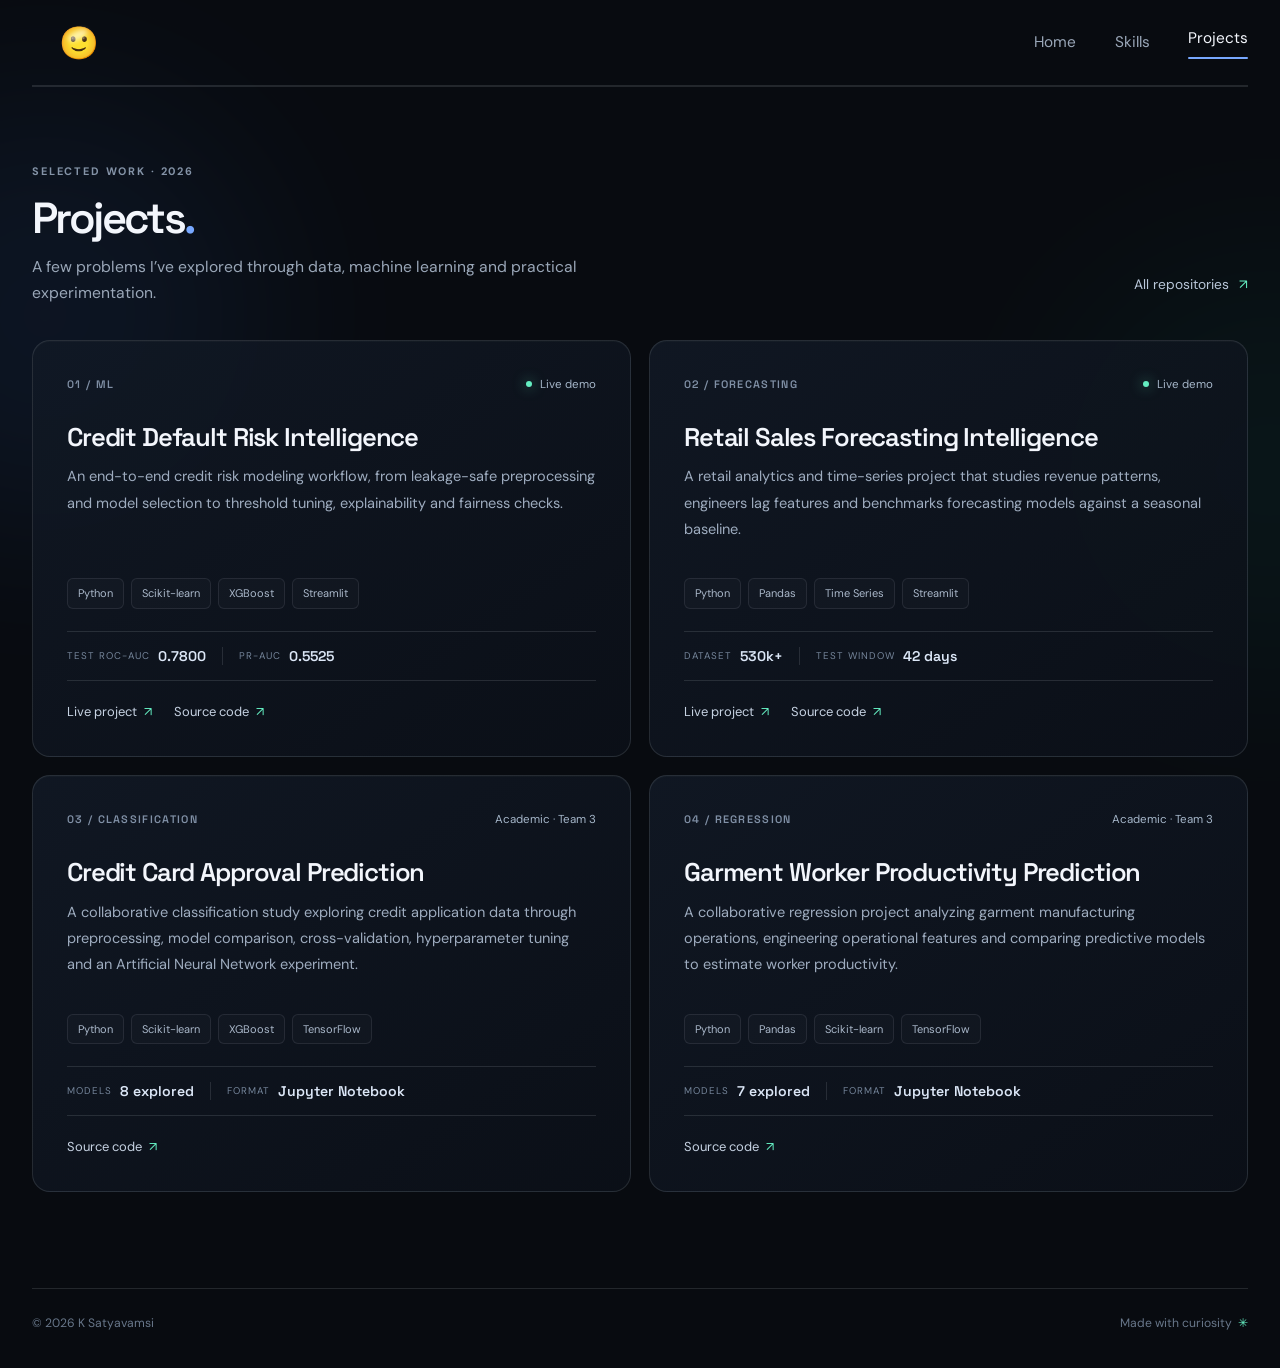
==== commit a53c9eb7: "Remove ID card from projects listing" ====
--- a/projects.html
+++ b/projects.html
@@ -105,21 +105,7 @@
             <a href="https://github.com/jayadevuha-ui/Garment-worker-productivity-prediction" target="_blank" rel="noreferrer">Source code <span>↗</span></a>
           </div>
         </article>
-        <article class="project-card">
-          <div class="project-card-top">
-            <span class="project-number">05 / INTERACTIVE DESIGN</span>
-            <span class="project-status"><span class="status-dot"></span> Interactive demo</span>
-          </div>
-          <h3>Personal Identity Card</h3>
-          <p class="project-description">A custom interactive identity card with a photo ID front, a flip interaction and a detailed cyber-inspired visual treatment.</p>
-          <div class="project-tags">
-            <span>HTML</span><span>CSS</span><span>JavaScript</span><span>UI Design</span>
-          </div>
-          <div class="project-actions">
-            <a href="/id-card.html">Open ID card <span>↗</span></a>
-            <a href="https://github.com/jayadevuha-ui/PersonalPortfolio/blob/main/id-card.html" target="_blank" rel="noreferrer">Source code <span>↗</span></a>
-          </div>
-        </article>
+
       </div>
     </section>
   </main>
--- a/styles.css
+++ b/styles.css
@@ -655,3 +655,56 @@
  .id-card-bottom { padding-top:13px; }
  .id-access { font-size:.43rem; }
 }
+
+
+/* Original interactive flip ID card */
+
+
+.flip{
+  --g:#f2c14e; --red:#ff4d4f; --ink:#f1fff8; --dim:#a9d9c3; --base:#08281f; --panel:rgba(3,24,17,.82);
+  --trace-f:url("data:image/svg+xml,%3Csvg xmlns='http://www.w3.org/2000/svg' width='300' height='500' viewBox='0 0 300 500' fill='none' stroke-linecap='round' stroke-linejoin='round'%3E%3Cpath d='M-6.0 43.6L125.4 43.6L137.4 55.6L222.6 55.6L234.6 43.6L306.0 43.6' stroke='%237ff0b9' stroke-width='1.25'/%3E%3Cpath d='M-6.0 47.0L124.0 47.0L136.0 59.0L224.0 59.0L236.0 47.0L306.0 47.0' stroke='%237ff0b9' stroke-width='1.25'/%3E%3Cpath d='M-6.0 50.4L122.6 50.4L134.6 62.4L225.4 62.4L237.4 50.4L306.0 50.4' stroke='%237ff0b9' stroke-width='1.25'/%3E%3Cpath d='M-6.0 68.3L95.3 68.3L107.3 56.3L165.0 56.3' stroke='%234fd68f' stroke-width='1.25'/%3E%3Ccircle cx='165.0' cy='56.3' r='2.1' fill='%230b3d30' stroke='%234fd68f' stroke-width='1'/%3E%3Ccircle cx='165.0' cy='56.3' r='.7' fill='%234fd68f' stroke='none'/%3E%3Cpath d='M-6.0 71.7L96.7 71.7L108.7 59.7L159.0 59.7' stroke='%234fd68f' stroke-width='1.25'/%3E%3Ccircle cx='159.0' cy='59.7' r='2.1' fill='%230b3d30' stroke='%234fd68f' stroke-width='1'/%3E%3Ccircle cx='159.0' cy='59.7' r='.7' fill='%234fd68f' stroke='none'/%3E%3Cpath d='M-6.0 87.9L127.9 87.9L139.9 75.9L189.0 75.9' stroke='%237ff0b9' stroke-width='1.25'/%3E%3Ccircle cx='189.0' cy='75.9' r='2.1' fill='%230b3d30' stroke='%237ff0b9' stroke-width='1'/%3E%3Ccircle cx='189.0' cy='75.9' r='.7' fill='%237ff0b9' stroke='none'/%3E%3Cpath d='M-6.0 91.3L129.3 91.3L141.3 79.3L183.0 79.3' stroke='%237ff0b9' stroke-width='1.25'/%3E%3Ccircle cx='183.0' cy='79.3' r='2.1' fill='%230b3d30' stroke='%237ff0b9' stroke-width='1'/%3E%3Ccircle cx='183.0' cy='79.3' r='.7' fill='%237ff0b9' stroke='none'/%3E%3Cpath d='M-6.0 94.7L130.7 94.7L142.7 82.7L177.0 82.7' stroke='%237ff0b9' stroke-width='1.25'/%3E%3Ccircle cx='177.0' cy='82.7' r='2.1' fill='%230b3d30' stroke='%237ff0b9' stroke-width='1'/%3E%3Ccircle cx='177.0' cy='82.7' r='.7' fill='%237ff0b9' stroke='none'/%3E%3Cpath d='M-6.0 98.1L132.1 98.1L144.1 86.1L171.0 86.1' stroke='%237ff0b9' stroke-width='1.25'/%3E%3Ccircle cx='171.0' cy='86.1' r='2.1' fill='%230b3d30' stroke='%237ff0b9' stroke-width='1'/%3E%3Ccircle cx='171.0' cy='86.1' r='.7' fill='%237ff0b9' stroke='none'/%3E%3Cpath d='M-6.0 112.6L30.6 112.6L42.6 100.6L80.0 100.6' stroke='%234fd68f' stroke-width='1.25'/%3E%3Ccircle cx='80.0' cy='100.6' r='2.1' fill='%230b3d30' stroke='%234fd68f' stroke-width='1'/%3E%3Ccircle cx='80.0' cy='100.6' r='.7' fill='%234fd68f' stroke='none'/%3E%3Cpath d='M-6.0 116.0L32.0 116.0L44.0 104.0L74.0 104.0' stroke='%234fd68f' stroke-width='1.25'/%3E%3Ccircle cx='74.0' cy='104.0' r='2.1' fill='%230b3d30' stroke='%234fd68f' stroke-width='1'/%3E%3Ccircle cx='74.0' cy='104.0' r='.7' fill='%234fd68f' stroke='none'/%3E%3Cpath d='M-6.0 119.4L33.4 119.4L45.4 107.4L68.0 107.4' stroke='%234fd68f' stroke-width='1.25'/%3E%3Ccircle cx='68.0' cy='107.4' r='2.1' fill='%230b3d30' stroke='%234fd68f' stroke-width='1'/%3E%3Ccircle cx='68.0' cy='107.4' r='.7' fill='%234fd68f' stroke='none'/%3E%3Cpath d='M306.0 140.7L202.7 140.7L194.7 148.7L102.0 148.7' stroke='%237ff0b9' stroke-width='1.25'/%3E%3Ccircle cx='102.0' cy='148.7' r='2.1' fill='%230b3d30' stroke='%237ff0b9' stroke-width='1'/%3E%3Ccircle cx='102.0' cy='148.7' r='.7' fill='%237ff0b9' stroke='none'/%3E%3Cpath d='M306.0 137.3L201.3 137.3L193.3 145.3L108.0 145.3' stroke='%237ff0b9' stroke-width='1.25'/%3E%3Ccircle cx='108.0' cy='145.3' r='2.1' fill='%230b3d30' stroke='%237ff0b9' stroke-width='1'/%3E%3Ccircle cx='108.0' cy='145.3' r='.7' fill='%237ff0b9' stroke='none'/%3E%3Cpath d='M-6.0 156.9L127.9 156.9L139.9 144.9L228.1 144.9L240.1 156.9L306.0 156.9' stroke='%234fd68f' stroke-width='1.25'/%3E%3Cpath d='M-6.0 160.3L129.3 160.3L141.3 148.3L226.7 148.3L238.7 160.3L306.0 160.3' stroke='%234fd68f' stroke-width='1.25'/%3E%3Cpath d='M-6.0 163.7L130.7 163.7L142.7 151.7L225.3 151.7L237.3 163.7L306.0 163.7' stroke='%234fd68f' stroke-width='1.25'/%3E%3Cpath d='M-6.0 167.1L132.1 167.1L144.1 155.1L223.9 155.1L235.9 167.1L306.0 167.1' stroke='%234fd68f' stroke-width='1.25'/%3E%3Cpath d='M306.0 188.4L263.4 188.4L255.4 196.4L205.0 196.4' stroke='%234fd68f' stroke-width='1.25'/%3E%3Ccircle cx='205.0' cy='196.4' r='2.1' fill='%230b3d30' stroke='%234fd68f' stroke-width='1'/%3E%3Ccircle cx='205.0' cy='196.4' r='.7' fill='%234fd68f' stroke='none'/%3E%3Cpath d='M306.0 185.0L262.0 185.0L254.0 193.0L211.0 193.0' stroke='%234fd68f' stroke-width='1.25'/%3E%3Ccircle cx='211.0' cy='193.0' r='2.1' fill='%230b3d30' stroke='%234fd68f' stroke-width='1'/%3E%3Ccircle cx='211.0' cy='193.0' r='.7' fill='%234fd68f' stroke='none'/%3E%3Cpath d='M306.0 181.6L260.6 181.6L252.6 189.6L217.0 189.6' stroke='%234fd68f' stroke-width='1.25'/%3E%3Ccircle cx='217.0' cy='189.6' r='2.1' fill='%230b3d30' stroke='%234fd68f' stroke-width='1'/%3E%3Ccircle cx='217.0' cy='189.6' r='.7' fill='%234fd68f' stroke='none'/%3E%3Cpath d='M306.0 211.4L192.6 211.4L180.6 199.4L101.0 199.4' stroke='%234fd68f' stroke-width='1.25'/%3E%3Ccircle cx='101.0' cy='199.4' r='2.1' fill='%230b3d30' stroke='%234fd68f' stroke-width='1'/%3E%3Ccircle cx='101.0' cy='199.4' r='.7' fill='%234fd68f' stroke='none'/%3E%3Cpath d='M306.0 208.0L194.0 208.0L182.0 196.0L107.0 196.0' stroke='%234fd68f' stroke-width='1.25'/%3E%3Ccircle cx='107.0' cy='196.0' r='2.1' fill='%230b3d30' stroke='%234fd68f' stroke-width='1'/%3E%3Ccircle cx='107.0' cy='196.0' r='.7' fill='%234fd68f' stroke='none'/%3E%3Cpath d='M306.0 204.6L195.4 204.6L183.4 192.6L113.0 192.6' stroke='%234fd68f' stroke-width='1.25'/%3E%3Ccircle cx='113.0' cy='192.6' r='2.1' fill='%230b3d30' stroke='%234fd68f' stroke-width='1'/%3E%3Ccircle cx='113.0' cy='192.6' r='.7' fill='%234fd68f' stroke='none'/%3E%3Cpath d='M-6.0 225.9L85.9 225.9L97.9 213.9L173.1 213.9L185.1 225.9L306.0 225.9' stroke='%237ff0b9' stroke-width='1.25'/%3E%3Cpath d='M-6.0 229.3L87.3 229.3L99.3 217.3L171.7 217.3L183.7 229.3L306.0 229.3' stroke='%237ff0b9' stroke-width='1.25'/%3E%3Cpath d='M-6.0 232.7L88.7 232.7L100.7 220.7L170.3 220.7L182.3 232.7L306.0 232.7' stroke='%237ff0b9' stroke-width='1.25'/%3E%3Cpath d='M-6.0 236.1L90.1 236.1L102.1 224.1L168.9 224.1L180.9 236.1L306.0 236.1' stroke='%237ff0b9' stroke-width='1.25'/%3E%3Cpath d='M-6.0 252.3L112.7 252.3L124.7 264.3L220.3 264.3L232.3 252.3L306.0 252.3' stroke='%234fd68f' stroke-width='1.25'/%3E%3Cpath d='M-6.0 255.7L111.3 255.7L123.3 267.7L221.7 267.7L233.7 255.7L306.0 255.7' stroke='%234fd68f' stroke-width='1.25'/%3E%3Cpath d='M-6.0 275.3L98.7 275.3L110.7 287.3L174.0 287.3' stroke='%234fd68f' stroke-width='1.25'/%3E%3Ccircle cx='174.0' cy='287.3' r='2.1' fill='%230b3d30' stroke='%234fd68f' stroke-width='1'/%3E%3Ccircle cx='174.0' cy='287.3' r='.7' fill='%234fd68f' stroke='none'/%3E%3Cpath d='M-6.0 278.7L97.3 278.7L109.3 290.7L168.0 290.7' stroke='%234fd68f' stroke-width='1.25'/%3E%3Ccircle cx='168.0' cy='290.7' r='2.1' fill='%230b3d30' stroke='%234fd68f' stroke-width='1'/%3E%3Ccircle cx='168.0' cy='290.7' r='.7' fill='%234fd68f' stroke='none'/%3E%3Cpath d='M-6.0 340.9L49.9 340.9L61.9 328.9L138.1 328.9L150.1 340.9L306.0 340.9' stroke='%234fd68f' stroke-width='1.25'/%3E%3Cpath d='M-6.0 344.3L51.3 344.3L63.3 332.3L136.7 332.3L148.7 344.3L306.0 344.3' stroke='%234fd68f' stroke-width='1.25'/%3E%3Cpath d='M-6.0 347.7L52.7 347.7L64.7 335.7L135.3 335.7L147.3 347.7L306.0 347.7' stroke='%234fd68f' stroke-width='1.25'/%3E%3Cpath d='M-6.0 351.1L54.1 351.1L66.1 339.1L133.9 339.1L145.9 351.1L306.0 351.1' stroke='%234fd68f' stroke-width='1.25'/%3E%3Cpath d='M-6.0 363.9L106.1 363.9L114.1 371.9L195.9 371.9L203.9 363.9L306.0 363.9' stroke='%234fd68f' stroke-width='1.25'/%3E%3Cpath d='M-6.0 367.3L104.7 367.3L112.7 375.3L197.3 375.3L205.3 367.3L306.0 367.3' stroke='%234fd68f' stroke-width='1.25'/%3E%3Cpath d='M-6.0 370.7L103.3 370.7L111.3 378.7L198.7 378.7L206.7 370.7L306.0 370.7' stroke='%234fd68f' stroke-width='1.25'/%3E%3Cpath d='M-6.0 374.1L101.9 374.1L109.9 382.1L200.1 382.1L208.1 374.1L306.0 374.1' stroke='%234fd68f' stroke-width='1.25'/%3E%3Cpath d='M25.3 -6.0L25.3 97.4L29.3 101.4L29.3 198.6L25.3 202.6L25.3 327.4L29.3 331.4L29.3 442.6L25.3 446.6L25.3 506.0' stroke='%237ff0b9' stroke-width='1.25'/%3E%3Cpath d='M21.1 -6.0L21.1 99.1L25.1 103.1L25.1 196.9L21.1 200.9L21.1 329.1L25.1 333.1L25.1 440.9L21.1 444.9L21.1 506.0' stroke='%237ff0b9' stroke-width='1.25'/%3E%3Cpath d='M16.9 -6.0L16.9 100.9L20.9 104.9L20.9 195.1L16.9 199.1L16.9 330.9L20.9 334.9L20.9 439.1L16.9 443.1L16.9 506.0' stroke='%237ff0b9' stroke-width='1.25'/%3E%3Cpath d='M12.7 -6.0L12.7 102.6L16.7 106.6L16.7 193.4L12.7 197.4L12.7 332.6L16.7 336.6L16.7 437.4L12.7 441.4L12.7 506.0' stroke='%237ff0b9' stroke-width='1.25'/%3E%3Cpath d='M287.3 -6.0L287.3 62.6L283.3 66.6L283.3 167.4L287.3 171.4L287.3 292.6L283.3 296.6L283.3 417.4L287.3 421.4L287.3 506.0' stroke='%237ff0b9' stroke-width='1.25'/%3E%3Cpath d='M283.1 -6.0L283.1 60.9L279.1 64.9L279.1 169.1L283.1 173.1L283.1 290.9L279.1 294.9L279.1 419.1L283.1 423.1L283.1 506.0' stroke='%237ff0b9' stroke-width='1.25'/%3E%3Cpath d='M278.9 -6.0L278.9 59.1L274.9 63.1L274.9 170.9L278.9 174.9L278.9 289.1L274.9 293.1L274.9 420.9L278.9 424.9L278.9 506.0' stroke='%237ff0b9' stroke-width='1.25'/%3E%3Cpath d='M274.7 -6.0L274.7 57.4L270.7 61.4L270.7 172.6L274.7 176.6L274.7 287.4L270.7 291.4L270.7 422.6L274.7 426.6L274.7 506.0' stroke='%237ff0b9' stroke-width='1.25'/%3E%3Cpath d='M-6.0 5.4L113.5 5.4L121.5 13.4L178.5 13.4L186.5 5.4L306.0 5.4' stroke='%237ff0b9' stroke-width='1.25'/%3E%3Cpath d='M-6.0 9.0L112.0 9.0L120.0 17.0L180.0 17.0L188.0 9.0L306.0 9.0' stroke='%237ff0b9' stroke-width='1.25'/%3E%3Cpath d='M-6.0 12.6L110.5 12.6L118.5 20.6L181.5 20.6L189.5 12.6L306.0 12.6' stroke='%237ff0b9' stroke-width='1.25'/%3E%3Cpath d='M-6.0 309.0L150.0 309.0L158.0 309.0' stroke='%237ff0b9' stroke-width='1.25'/%3E%3Ccircle cx='158.0' cy='309.0' r='2.1' fill='%230b3d30' stroke='%237ff0b9' stroke-width='1'/%3E%3Ccircle cx='158.0' cy='309.0' r='.7' fill='%237ff0b9' stroke='none'/%3E%3Cpath d='M-6.0 313.0L150.0 313.0L158.0 313.0' stroke='%237ff0b9' stroke-width='1.25'/%3E%3Ccircle cx='158.0' cy='313.0' r='2.1' fill='%230b3d30' stroke='%237ff0b9' stroke-width='1'/%3E%3Ccircle cx='158.0' cy='313.0' r='.7' fill='%237ff0b9' stroke='none'/%3E%3Cpath d='M-6.0 317.0L150.0 317.0L158.0 317.0' stroke='%237ff0b9' stroke-width='1.25'/%3E%3Ccircle cx='158.0' cy='317.0' r='2.1' fill='%230b3d30' stroke='%237ff0b9' stroke-width='1'/%3E%3Ccircle cx='158.0' cy='317.0' r='.7' fill='%237ff0b9' stroke='none'/%3E%3Cpath d='M306.0 317.0L190.0 317.0' stroke='%237ff0b9' stroke-width='1.25'/%3E%3Ccircle cx='190.0' cy='317.0' r='2.1' fill='%230b3d30' stroke='%237ff0b9' stroke-width='1'/%3E%3Ccircle cx='190.0' cy='317.0' r='.7' fill='%237ff0b9' stroke='none'/%3E%3Cpath d='M306.0 313.0L197.0 313.0' stroke='%237ff0b9' stroke-width='1.25'/%3E%3Ccircle cx='197.0' cy='313.0' r='2.1' fill='%230b3d30' stroke='%237ff0b9' stroke-width='1'/%3E%3Ccircle cx='197.0' cy='313.0' r='.7' fill='%237ff0b9' stroke='none'/%3E%3Cpath d='M306.0 309.0L204.0 309.0' stroke='%237ff0b9' stroke-width='1.25'/%3E%3Ccircle cx='204.0' cy='309.0' r='2.1' fill='%230b3d30' stroke='%237ff0b9' stroke-width='1'/%3E%3Ccircle cx='204.0' cy='309.0' r='.7' fill='%237ff0b9' stroke='none'/%3E%3Cpath d='M-6.0 398.0L236.8 398.0L244.8 406.0L306.0 406.0' stroke='%237ff0b9' stroke-width='1.25'/%3E%3Cpath d='M-6.0 402.0L235.2 402.0L243.2 410.0L306.0 410.0' stroke='%237ff0b9' stroke-width='1.25'/%3E%3Cpath d='M-6.0 480.4L192.9 480.4L204.9 468.4L253.1 468.4L265.1 480.4L306.0 480.4' stroke='%237ff0b9' stroke-width='1.25'/%3E%3Cpath d='M-6.0 484.2L194.4 484.2L206.4 472.2L251.6 472.2L263.6 484.2L306.0 484.2' stroke='%237ff0b9' stroke-width='1.25'/%3E%3Cpath d='M-6.0 488.0L196.0 488.0L208.0 476.0L250.0 476.0L262.0 488.0L306.0 488.0' stroke='%237ff0b9' stroke-width='1.25'/%3E%3Cpath d='M-6.0 491.8L197.6 491.8L209.6 479.8L248.4 479.8L260.4 491.8L306.0 491.8' stroke='%237ff0b9' stroke-width='1.25'/%3E%3Cpath d='M-6.0 495.6L199.1 495.6L211.1 483.6L246.9 483.6L258.9 495.6L306.0 495.6' stroke='%237ff0b9' stroke-width='1.25'/%3E%3Cpath d='M236.0 404.0L236.0 413.3L246.8 424.2' stroke='%237ff0b9' stroke-width='1.25'/%3E%3Ccircle cx='246.8' cy='424.2' r='2.1' fill='%230b3d30' stroke='%237ff0b9' stroke-width='1'/%3E%3Ccircle cx='246.8' cy='424.2' r='.7' fill='%237ff0b9' stroke='none'/%3E%3Cpath d='M232.0 404.0L232.0 415.0L244.0 427.0' stroke='%237ff0b9' stroke-width='1.25'/%3E%3Ccircle cx='244.0' cy='427.0' r='2.1' fill='%230b3d30' stroke='%237ff0b9' stroke-width='1'/%3E%3Ccircle cx='244.0' cy='427.0' r='.7' fill='%237ff0b9' stroke='none'/%3E%3Cpath d='M228.0 404.0L228.0 416.7L241.2 429.8' stroke='%237ff0b9' stroke-width='1.25'/%3E%3Ccircle cx='241.2' cy='429.8' r='2.1' fill='%230b3d30' stroke='%237ff0b9' stroke-width='1'/%3E%3Ccircle cx='241.2' cy='429.8' r='.7' fill='%237ff0b9' stroke='none'/%3E%3Crect x='228' y='424' width='44' height='38' fill='%230b3d30' stroke='%237ff0b9' stroke-width='1.3'/%3E%3Crect x='234' y='430' width='32' height='26' fill='none' stroke='%234fd68f' stroke-width='.9'/%3E%3Ccircle cx='239' cy='435' r='2' fill='%237ff0b9' stroke='none'/%3E%3Crect x='234.1' y='419' width='2.4' height='5' fill='%237ff0b9' stroke='none'/%3E%3Crect x='234.1' y='462' width='2.4' height='5' fill='%237ff0b9' stroke='none'/%3E%3Crect x='223' y='429.1' width='5' height='2.4' fill='%237ff0b9' stroke='none'/%3E%3Crect x='272' y='429.1' width='5' height='2.4' fill='%237ff0b9' stroke='none'/%3E%3Crect x='241.5' y='419' width='2.4' height='5' fill='%237ff0b9' stroke='none'/%3E%3Crect x='241.5' y='462' width='2.4' height='5' fill='%237ff0b9' stroke='none'/%3E%3Crect x='223' y='435.5' width='5' height='2.4' fill='%237ff0b9' stroke='none'/%3E%3Crect x='272' y='435.5' width='5' height='2.4' fill='%237ff0b9' stroke='none'/%3E%3Crect x='248.8' y='419' width='2.4' height='5' fill='%237ff0b9' stroke='none'/%3E%3Crect x='248.8' y='462' width='2.4' height='5' fill='%237ff0b9' stroke='none'/%3E%3Crect x='223' y='441.8' width='5' height='2.4' fill='%237ff0b9' stroke='none'/%3E%3Crect x='272' y='441.8' width='5' height='2.4' fill='%237ff0b9' stroke='none'/%3E%3Crect x='256.1' y='419' width='2.4' height='5' fill='%237ff0b9' stroke='none'/%3E%3Crect x='256.1' y='462' width='2.4' height='5' fill='%237ff0b9' stroke='none'/%3E%3Crect x='223' y='448.1' width='5' height='2.4' fill='%237ff0b9' stroke='none'/%3E%3Crect x='272' y='448.1' width='5' height='2.4' fill='%237ff0b9' stroke='none'/%3E%3Crect x='263.5' y='419' width='2.4' height='5' fill='%237ff0b9' stroke='none'/%3E%3Crect x='263.5' y='462' width='2.4' height='5' fill='%237ff0b9' stroke='none'/%3E%3Crect x='223' y='454.5' width='5' height='2.4' fill='%237ff0b9' stroke='none'/%3E%3Crect x='272' y='454.5' width='5' height='2.4' fill='%237ff0b9' stroke='none'/%3E%3Crect x='38' y='268' width='38' height='30' fill='%230b3d30' stroke='%237ff0b9' stroke-width='1.3'/%3E%3Crect x='44' y='274' width='26' height='18' fill='none' stroke='%234fd68f' stroke-width='.9'/%3E%3Ccircle cx='49' cy='279' r='2' fill='%237ff0b9' stroke='none'/%3E%3Crect x='44.4' y='263' width='2.4' height='5' fill='%237ff0b9' stroke='none'/%3E%3Crect x='44.4' y='298' width='2.4' height='5' fill='%237ff0b9' stroke='none'/%3E%3Crect x='33' y='272.8' width='5' height='2.4' fill='%237ff0b9' stroke='none'/%3E%3Crect x='76' y='272.8' width='5' height='2.4' fill='%237ff0b9' stroke='none'/%3E%3Crect x='52.0' y='263' width='2.4' height='5' fill='%237ff0b9' stroke='none'/%3E%3Crect x='52.0' y='298' width='2.4' height='5' fill='%237ff0b9' stroke='none'/%3E%3Crect x='33' y='278.8' width='5' height='2.4' fill='%237ff0b9' stroke='none'/%3E%3Crect x='76' y='278.8' width='5' height='2.4' fill='%237ff0b9' stroke='none'/%3E%3Crect x='59.6' y='263' width='2.4' height='5' fill='%237ff0b9' stroke='none'/%3E%3Crect x='59.6' y='298' width='2.4' height='5' fill='%237ff0b9' stroke='none'/%3E%3Crect x='33' y='284.8' width='5' height='2.4' fill='%237ff0b9' stroke='none'/%3E%3Crect x='76' y='284.8' width='5' height='2.4' fill='%237ff0b9' stroke='none'/%3E%3Crect x='67.2' y='263' width='2.4' height='5' fill='%237ff0b9' stroke='none'/%3E%3Crect x='67.2' y='298' width='2.4' height='5' fill='%237ff0b9' stroke='none'/%3E%3Crect x='33' y='290.8' width='5' height='2.4' fill='%237ff0b9' stroke='none'/%3E%3Crect x='76' y='290.8' width='5' height='2.4' fill='%237ff0b9' stroke='none'/%3E%3Crect x='224' y='268' width='38' height='30' fill='%230b3d30' stroke='%237ff0b9' stroke-width='1.3'/%3E%3Crect x='230' y='274' width='26' height='18' fill='none' stroke='%234fd68f' stroke-width='.9'/%3E%3Ccircle cx='235' cy='279' r='2' fill='%237ff0b9' stroke='none'/%3E%3Crect x='230.4' y='263' width='2.4' height='5' fill='%237ff0b9' stroke='none'/%3E%3Crect x='230.4' y='298' width='2.4' height='5' fill='%237ff0b9' stroke='none'/%3E%3Crect x='219' y='272.8' width='5' height='2.4' fill='%237ff0b9' stroke='none'/%3E%3Crect x='262' y='272.8' width='5' height='2.4' fill='%237ff0b9' stroke='none'/%3E%3Crect x='238.0' y='263' width='2.4' height='5' fill='%237ff0b9' stroke='none'/%3E%3Crect x='238.0' y='298' width='2.4' height='5' fill='%237ff0b9' stroke='none'/%3E%3Crect x='219' y='278.8' width='5' height='2.4' fill='%237ff0b9' stroke='none'/%3E%3Crect x='262' y='278.8' width='5' height='2.4' fill='%237ff0b9' stroke='none'/%3E%3Crect x='245.6' y='263' width='2.4' height='5' fill='%237ff0b9' stroke='none'/%3E%3Crect x='245.6' y='298' width='2.4' height='5' fill='%237ff0b9' stroke='none'/%3E%3Crect x='219' y='284.8' width='5' height='2.4' fill='%237ff0b9' stroke='none'/%3E%3Crect x='262' y='284.8' width='5' height='2.4' fill='%237ff0b9' stroke='none'/%3E%3Crect x='253.2' y='263' width='2.4' height='5' fill='%237ff0b9' stroke='none'/%3E%3Crect x='253.2' y='298' width='2.4' height='5' fill='%237ff0b9' stroke='none'/%3E%3Crect x='219' y='290.8' width='5' height='2.4' fill='%237ff0b9' stroke='none'/%3E%3Crect x='262' y='290.8' width='5' height='2.4' fill='%237ff0b9' stroke='none'/%3E%3Ccircle cx='112' cy='276' r='1.3' fill='%234fd68f' stroke='none'/%3E%3Ccircle cx='112' cy='283' r='1.3' fill='%234fd68f' stroke='none'/%3E%3Ccircle cx='112' cy='290' r='1.3' fill='%234fd68f' stroke='none'/%3E%3Ccircle cx='119' cy='276' r='1.3' fill='%234fd68f' stroke='none'/%3E%3Ccircle cx='119' cy='283' r='1.3' fill='%234fd68f' stroke='none'/%3E%3Ccircle cx='119' cy='290' r='1.3' fill='%234fd68f' stroke='none'/%3E%3Ccircle cx='126' cy='276' r='1.3' fill='%234fd68f' stroke='none'/%3E%3Ccircle cx='126' cy='283' r='1.3' fill='%234fd68f' stroke='none'/%3E%3Ccircle cx='126' cy='290' r='1.3' fill='%234fd68f' stroke='none'/%3E%3Ccircle cx='133' cy='276' r='1.3' fill='%234fd68f' stroke='none'/%3E%3Ccircle cx='133' cy='283' r='1.3' fill='%234fd68f' stroke='none'/%3E%3Ccircle cx='133' cy='290' r='1.3' fill='%234fd68f' stroke='none'/%3E%3Ccircle cx='140' cy='276' r='1.3' fill='%234fd68f' stroke='none'/%3E%3Ccircle cx='140' cy='283' r='1.3' fill='%234fd68f' stroke='none'/%3E%3Ccircle cx='140' cy='290' r='1.3' fill='%234fd68f' stroke='none'/%3E%3Ccircle cx='147' cy='276' r='1.3' fill='%234fd68f' stroke='none'/%3E%3Ccircle cx='147' cy='283' r='1.3' fill='%234fd68f' stroke='none'/%3E%3Ccircle cx='147' cy='290' r='1.3' fill='%234fd68f' stroke='none'/%3E%3Ccircle cx='215' cy='32' r='1.3' fill='%234fd68f' stroke='none'/%3E%3Ccircle cx='215' cy='39' r='1.3' fill='%234fd68f' stroke='none'/%3E%3Ccircle cx='222' cy='32' r='1.3' fill='%234fd68f' stroke='none'/%3E%3Ccircle cx='222' cy='39' r='1.3' fill='%234fd68f' stroke='none'/%3E%3Ccircle cx='229' cy='32' r='1.3' fill='%234fd68f' stroke='none'/%3E%3Ccircle cx='229' cy='39' r='1.3' fill='%234fd68f' stroke='none'/%3E%3Cpath d='M-6.0 460.0L24.0 460.0' stroke='%237ff0b9' stroke-width='1.25'/%3E%3Cpath d='M-6.0 464.0L24.0 464.0' stroke='%237ff0b9' stroke-width='1.25'/%3E%3C/svg%3E");
+  --trace-k:url("data:image/svg+xml,%3Csvg xmlns='http://www.w3.org/2000/svg' width='300' height='500' viewBox='0 0 300 500' fill='none' stroke-linecap='round' stroke-linejoin='round'%3E%3Cpath d='M-6.0 43.6L149.4 43.6L157.4 51.6L217.6 51.6L225.6 43.6L306.0 43.6' stroke='%234fd68f' stroke-width='1.25'/%3E%3Cpath d='M-6.0 47.0L148.0 47.0L156.0 55.0L219.0 55.0L227.0 47.0L306.0 47.0' stroke='%234fd68f' stroke-width='1.25'/%3E%3Cpath d='M-6.0 50.4L146.6 50.4L154.6 58.4L220.4 58.4L228.4 50.4L306.0 50.4' stroke='%234fd68f' stroke-width='1.25'/%3E%3Cpath d='M306.0 96.4L206.6 96.4L194.6 84.4L120.0 84.4' stroke='%237ff0b9' stroke-width='1.25'/%3E%3Ccircle cx='120.0' cy='84.4' r='2.1' fill='%230b3d30' stroke='%237ff0b9' stroke-width='1'/%3E%3Ccircle cx='120.0' cy='84.4' r='.7' fill='%237ff0b9' stroke='none'/%3E%3Cpath d='M306.0 93.0L208.0 93.0L196.0 81.0L126.0 81.0' stroke='%237ff0b9' stroke-width='1.25'/%3E%3Ccircle cx='126.0' cy='81.0' r='2.1' fill='%230b3d30' stroke='%237ff0b9' stroke-width='1'/%3E%3Ccircle cx='126.0' cy='81.0' r='.7' fill='%237ff0b9' stroke='none'/%3E%3Cpath d='M306.0 89.6L209.4 89.6L197.4 77.6L132.0 77.6' stroke='%237ff0b9' stroke-width='1.25'/%3E%3Ccircle cx='132.0' cy='77.6' r='2.1' fill='%230b3d30' stroke='%237ff0b9' stroke-width='1'/%3E%3Ccircle cx='132.0' cy='77.6' r='.7' fill='%237ff0b9' stroke='none'/%3E%3Cpath d='M-6.0 112.6L135.4 112.6L147.4 124.6L209.0 124.6' stroke='%237ff0b9' stroke-width='1.25'/%3E%3Ccircle cx='209.0' cy='124.6' r='2.1' fill='%230b3d30' stroke='%237ff0b9' stroke-width='1'/%3E%3Ccircle cx='209.0' cy='124.6' r='.7' fill='%237ff0b9' stroke='none'/%3E%3Cpath d='M-6.0 116.0L134.0 116.0L146.0 128.0L203.0 128.0' stroke='%237ff0b9' stroke-width='1.25'/%3E%3Ccircle cx='203.0' cy='128.0' r='2.1' fill='%230b3d30' stroke='%237ff0b9' stroke-width='1'/%3E%3Ccircle cx='203.0' cy='128.0' r='.7' fill='%237ff0b9' stroke='none'/%3E%3Cpath d='M-6.0 119.4L132.6 119.4L144.6 131.4L197.0 131.4' stroke='%237ff0b9' stroke-width='1.25'/%3E%3Ccircle cx='197.0' cy='131.4' r='2.1' fill='%230b3d30' stroke='%237ff0b9' stroke-width='1'/%3E%3Ccircle cx='197.0' cy='131.4' r='.7' fill='%237ff0b9' stroke='none'/%3E%3Cpath d='M-6.0 133.9L66.1 133.9L74.1 141.9L160.0 141.9' stroke='%237ff0b9' stroke-width='1.25'/%3E%3Ccircle cx='160.0' cy='141.9' r='2.1' fill='%230b3d30' stroke='%237ff0b9' stroke-width='1'/%3E%3Ccircle cx='160.0' cy='141.9' r='.7' fill='%237ff0b9' stroke='none'/%3E%3Cpath d='M-6.0 137.3L64.7 137.3L72.7 145.3L154.0 145.3' stroke='%237ff0b9' stroke-width='1.25'/%3E%3Ccircle cx='154.0' cy='145.3' r='2.1' fill='%230b3d30' stroke='%237ff0b9' stroke-width='1'/%3E%3Ccircle cx='154.0' cy='145.3' r='.7' fill='%237ff0b9' stroke='none'/%3E%3Cpath d='M-6.0 140.7L63.3 140.7L71.3 148.7L148.0 148.7' stroke='%237ff0b9' stroke-width='1.25'/%3E%3Ccircle cx='148.0' cy='148.7' r='2.1' fill='%230b3d30' stroke='%237ff0b9' stroke-width='1'/%3E%3Ccircle cx='148.0' cy='148.7' r='.7' fill='%237ff0b9' stroke='none'/%3E%3Cpath d='M-6.0 144.1L61.9 144.1L69.9 152.1L142.0 152.1' stroke='%237ff0b9' stroke-width='1.25'/%3E%3Ccircle cx='142.0' cy='152.1' r='2.1' fill='%230b3d30' stroke='%237ff0b9' stroke-width='1'/%3E%3Ccircle cx='142.0' cy='152.1' r='.7' fill='%237ff0b9' stroke='none'/%3E%3Cpath d='M-6.0 413.3L82.7 413.3L90.7 421.3L148.3 421.3L156.3 413.3L306.0 413.3' stroke='%234fd68f' stroke-width='1.25'/%3E%3Cpath d='M-6.0 416.7L81.3 416.7L89.3 424.7L149.7 424.7L157.7 416.7L306.0 416.7' stroke='%234fd68f' stroke-width='1.25'/%3E%3Cpath d='M306.0 441.4L188.6 441.4L180.6 433.4L125.0 433.4' stroke='%234fd68f' stroke-width='1.25'/%3E%3Ccircle cx='125.0' cy='433.4' r='2.1' fill='%230b3d30' stroke='%234fd68f' stroke-width='1'/%3E%3Ccircle cx='125.0' cy='433.4' r='.7' fill='%234fd68f' stroke='none'/%3E%3Cpath d='M306.0 438.0L190.0 438.0L182.0 430.0L131.0 430.0' stroke='%234fd68f' stroke-width='1.25'/%3E%3Ccircle cx='131.0' cy='430.0' r='2.1' fill='%230b3d30' stroke='%234fd68f' stroke-width='1'/%3E%3Ccircle cx='131.0' cy='430.0' r='.7' fill='%234fd68f' stroke='none'/%3E%3Cpath d='M306.0 434.6L191.4 434.6L183.4 426.6L137.0 426.6' stroke='%234fd68f' stroke-width='1.25'/%3E%3Ccircle cx='137.0' cy='426.6' r='2.1' fill='%230b3d30' stroke='%234fd68f' stroke-width='1'/%3E%3Ccircle cx='137.0' cy='426.6' r='.7' fill='%234fd68f' stroke='none'/%3E%3Cpath d='M25.3 -6.0L25.3 167.4L29.3 171.4L29.3 332.6L25.3 336.6L25.3 506.0' stroke='%237ff0b9' stroke-width='1.25'/%3E%3Cpath d='M21.1 -6.0L21.1 169.1L25.1 173.1L25.1 330.9L21.1 334.9L21.1 506.0' stroke='%237ff0b9' stroke-width='1.25'/%3E%3Cpath d='M16.9 -6.0L16.9 170.9L20.9 174.9L20.9 329.1L16.9 333.1L16.9 506.0' stroke='%237ff0b9' stroke-width='1.25'/%3E%3Cpath d='M12.7 -6.0L12.7 172.6L16.7 176.6L16.7 327.4L12.7 331.4L12.7 506.0' stroke='%237ff0b9' stroke-width='1.25'/%3E%3Cpath d='M287.3 -6.0L287.3 122.6L283.3 126.6L283.3 297.4L287.3 301.4L287.3 506.0' stroke='%237ff0b9' stroke-width='1.25'/%3E%3Cpath d='M283.1 -6.0L283.1 120.9L279.1 124.9L279.1 299.1L283.1 303.1L283.1 506.0' stroke='%237ff0b9' stroke-width='1.25'/%3E%3Cpath d='M278.9 -6.0L278.9 119.1L274.9 123.1L274.9 300.9L278.9 304.9L278.9 506.0' stroke='%237ff0b9' stroke-width='1.25'/%3E%3Cpath d='M274.7 -6.0L274.7 117.4L270.7 121.4L270.7 302.6L274.7 306.6L274.7 506.0' stroke='%237ff0b9' stroke-width='1.25'/%3E%3Cpath d='M-6.0 4.4L91.5 4.4L99.5 12.4L204.5 12.4L212.5 4.4L306.0 4.4' stroke='%237ff0b9' stroke-width='1.25'/%3E%3Cpath d='M-6.0 8.0L90.0 8.0L98.0 16.0L206.0 16.0L214.0 8.0L306.0 8.0' stroke='%237ff0b9' stroke-width='1.25'/%3E%3Cpath d='M-6.0 11.6L88.5 11.6L96.5 19.6L207.5 19.6L215.5 11.6L306.0 11.6' stroke='%237ff0b9' stroke-width='1.25'/%3E%3Cpath d='M306.0 40.0L204.1 40.0L186.0 58.1L186.0 92.0' stroke='%237ff0b9' stroke-width='1.25'/%3E%3Ccircle cx='186.0' cy='92.0' r='2.1' fill='%230b3d30' stroke='%237ff0b9' stroke-width='1'/%3E%3Ccircle cx='186.0' cy='92.0' r='.7' fill='%237ff0b9' stroke='none'/%3E%3Cpath d='M306.0 36.0L202.5 36.0L182.0 56.5L182.0 87.0' stroke='%237ff0b9' stroke-width='1.25'/%3E%3Ccircle cx='182.0' cy='87.0' r='2.1' fill='%230b3d30' stroke='%237ff0b9' stroke-width='1'/%3E%3Ccircle cx='182.0' cy='87.0' r='.7' fill='%237ff0b9' stroke='none'/%3E%3Cpath d='M306.0 32.0L200.8 32.0L178.0 54.8L178.0 82.0' stroke='%237ff0b9' stroke-width='1.25'/%3E%3Ccircle cx='178.0' cy='82.0' r='2.1' fill='%230b3d30' stroke='%237ff0b9' stroke-width='1'/%3E%3Ccircle cx='178.0' cy='82.0' r='.7' fill='%237ff0b9' stroke='none'/%3E%3Cpath d='M306.0 28.0L199.2 28.0L174.0 53.2L174.0 77.0' stroke='%237ff0b9' stroke-width='1.25'/%3E%3Ccircle cx='174.0' cy='77.0' r='2.1' fill='%230b3d30' stroke='%237ff0b9' stroke-width='1'/%3E%3Ccircle cx='174.0' cy='77.0' r='.7' fill='%237ff0b9' stroke='none'/%3E%3Cpath d='M306.0 24.0L197.5 24.0L170.0 51.5L170.0 72.0' stroke='%237ff0b9' stroke-width='1.25'/%3E%3Ccircle cx='170.0' cy='72.0' r='2.1' fill='%230b3d30' stroke='%237ff0b9' stroke-width='1'/%3E%3Ccircle cx='170.0' cy='72.0' r='.7' fill='%237ff0b9' stroke='none'/%3E%3Cpath d='M306.0 20.0L195.9 20.0L166.0 49.9L166.0 67.0' stroke='%237ff0b9' stroke-width='1.25'/%3E%3Ccircle cx='166.0' cy='67.0' r='2.1' fill='%230b3d30' stroke='%237ff0b9' stroke-width='1'/%3E%3Ccircle cx='166.0' cy='67.0' r='.7' fill='%237ff0b9' stroke='none'/%3E%3Cpath d='M306.0 76.0L264.5 76.0L252.0 88.5L252.0 147.5L264.5 160.0L306.0 160.0' stroke='%237ff0b9' stroke-width='1.25'/%3E%3Cpath d='M306.0 72.0L262.8 72.0L248.0 86.8L248.0 149.2L262.8 164.0L306.0 164.0' stroke='%237ff0b9' stroke-width='1.25'/%3E%3Cpath d='M306.0 68.0L261.2 68.0L244.0 85.2L244.0 150.8L261.2 168.0L306.0 168.0' stroke='%237ff0b9' stroke-width='1.25'/%3E%3Cpath d='M306.0 64.0L259.5 64.0L240.0 83.5L240.0 152.5L259.5 172.0L306.0 172.0' stroke='%237ff0b9' stroke-width='1.25'/%3E%3Cpath d='M-6.0 36.0L67.3 36.0L96.0 64.7L96.0 100.0' stroke='%237ff0b9' stroke-width='1.25'/%3E%3Ccircle cx='96.0' cy='100.0' r='2.1' fill='%230b3d30' stroke='%237ff0b9' stroke-width='1'/%3E%3Ccircle cx='96.0' cy='100.0' r='.7' fill='%237ff0b9' stroke='none'/%3E%3Cpath d='M-6.0 40.0L65.7 40.0L92.0 66.3L92.0 95.0' stroke='%237ff0b9' stroke-width='1.25'/%3E%3Ccircle cx='92.0' cy='95.0' r='2.1' fill='%230b3d30' stroke='%237ff0b9' stroke-width='1'/%3E%3Ccircle cx='92.0' cy='95.0' r='.7' fill='%237ff0b9' stroke='none'/%3E%3Cpath d='M-6.0 44.0L64.0 44.0L88.0 68.0L88.0 90.0' stroke='%237ff0b9' stroke-width='1.25'/%3E%3Ccircle cx='88.0' cy='90.0' r='2.1' fill='%230b3d30' stroke='%237ff0b9' stroke-width='1'/%3E%3Ccircle cx='88.0' cy='90.0' r='.7' fill='%237ff0b9' stroke='none'/%3E%3Cpath d='M-6.0 48.0L62.3 48.0L84.0 69.7L84.0 85.0' stroke='%237ff0b9' stroke-width='1.25'/%3E%3Ccircle cx='84.0' cy='85.0' r='2.1' fill='%230b3d30' stroke='%237ff0b9' stroke-width='1'/%3E%3Ccircle cx='84.0' cy='85.0' r='.7' fill='%237ff0b9' stroke='none'/%3E%3Cpath d='M-6.0 52.0L60.7 52.0L80.0 71.3L80.0 80.0' stroke='%237ff0b9' stroke-width='1.25'/%3E%3Ccircle cx='80.0' cy='80.0' r='2.1' fill='%230b3d30' stroke='%237ff0b9' stroke-width='1'/%3E%3Ccircle cx='80.0' cy='80.0' r='.7' fill='%237ff0b9' stroke='none'/%3E%3Cpath d='M-6.0 124.0L53.7 124.0L70.0 140.3L70.0 175.7L53.7 192.0L-6.0 192.0' stroke='%237ff0b9' stroke-width='1.25'/%3E%3Cpath d='M-6.0 128.0L52.0 128.0L66.0 142.0L66.0 174.0L52.0 188.0L-6.0 188.0' stroke='%237ff0b9' stroke-width='1.25'/%3E%3Cpath d='M-6.0 132.0L50.3 132.0L62.0 143.7L62.0 172.3L50.3 184.0L-6.0 184.0' stroke='%237ff0b9' stroke-width='1.25'/%3E%3Cpath d='M-6.0 328.0L82.5 328.0L94.5 340.0L207.5 340.0L219.5 328.0L306.0 328.0' stroke='%237ff0b9' stroke-width='1.25'/%3E%3Cpath d='M-6.0 332.0L80.8 332.0L92.8 344.0L209.2 344.0L221.2 332.0L306.0 332.0' stroke='%237ff0b9' stroke-width='1.25'/%3E%3Cpath d='M-6.0 336.0L79.2 336.0L91.2 348.0L210.8 348.0L222.8 336.0L306.0 336.0' stroke='%237ff0b9' stroke-width='1.25'/%3E%3Cpath d='M-6.0 340.0L77.5 340.0L89.5 352.0L212.5 352.0L224.5 340.0L306.0 340.0' stroke='%237ff0b9' stroke-width='1.25'/%3E%3Cpath d='M306.0 380.0L191.7 380.0L179.7 392.0L98.3 392.0L86.3 380.0L-6.0 380.0' stroke='%237ff0b9' stroke-width='1.25'/%3E%3Cpath d='M306.0 376.0L190.0 376.0L178.0 388.0L100.0 388.0L88.0 376.0L-6.0 376.0' stroke='%237ff0b9' stroke-width='1.25'/%3E%3Cpath d='M306.0 372.0L188.3 372.0L176.3 384.0L101.7 384.0L89.7 372.0L-6.0 372.0' stroke='%237ff0b9' stroke-width='1.25'/%3E%3Cpath d='M-6.0 480.4L146.9 480.4L158.9 468.4L253.1 468.4L265.1 480.4L306.0 480.4' stroke='%237ff0b9' stroke-width='1.25'/%3E%3Cpath d='M-6.0 484.2L148.4 484.2L160.4 472.2L251.6 472.2L263.6 484.2L306.0 484.2' stroke='%237ff0b9' stroke-width='1.25'/%3E%3Cpath d='M-6.0 488.0L150.0 488.0L162.0 476.0L250.0 476.0L262.0 488.0L306.0 488.0' stroke='%237ff0b9' stroke-width='1.25'/%3E%3Cpath d='M-6.0 491.8L151.6 491.8L163.6 479.8L248.4 479.8L260.4 491.8L306.0 491.8' stroke='%237ff0b9' stroke-width='1.25'/%3E%3Cpath d='M-6.0 495.6L153.1 495.6L165.1 483.6L246.9 483.6L258.9 495.6L306.0 495.6' stroke='%237ff0b9' stroke-width='1.25'/%3E%3Crect x='70' y='120' width='40' height='34' fill='%230b3d30' stroke='%237ff0b9' stroke-width='1.3'/%3E%3Crect x='76' y='126' width='28' height='22' fill='none' stroke='%234fd68f' stroke-width='.9'/%3E%3Ccircle cx='81' cy='131' r='2' fill='%237ff0b9' stroke='none'/%3E%3Crect x='76.8' y='115' width='2.4' height='5' fill='%237ff0b9' stroke='none'/%3E%3Crect x='76.8' y='154' width='2.4' height='5' fill='%237ff0b9' stroke='none'/%3E%3Crect x='65' y='125.6' width='5' height='2.4' fill='%237ff0b9' stroke='none'/%3E%3Crect x='110' y='125.6' width='5' height='2.4' fill='%237ff0b9' stroke='none'/%3E%3Crect x='84.8' y='115' width='2.4' height='5' fill='%237ff0b9' stroke='none'/%3E%3Crect x='84.8' y='154' width='2.4' height='5' fill='%237ff0b9' stroke='none'/%3E%3Crect x='65' y='132.4' width='5' height='2.4' fill='%237ff0b9' stroke='none'/%3E%3Crect x='110' y='132.4' width='5' height='2.4' fill='%237ff0b9' stroke='none'/%3E%3Crect x='92.8' y='115' width='2.4' height='5' fill='%237ff0b9' stroke='none'/%3E%3Crect x='92.8' y='154' width='2.4' height='5' fill='%237ff0b9' stroke='none'/%3E%3Crect x='65' y='139.2' width='5' height='2.4' fill='%237ff0b9' stroke='none'/%3E%3Crect x='110' y='139.2' width='5' height='2.4' fill='%237ff0b9' stroke='none'/%3E%3Crect x='100.8' y='115' width='2.4' height='5' fill='%237ff0b9' stroke='none'/%3E%3Crect x='100.8' y='154' width='2.4' height='5' fill='%237ff0b9' stroke='none'/%3E%3Crect x='65' y='146.0' width='5' height='2.4' fill='%237ff0b9' stroke='none'/%3E%3Crect x='110' y='146.0' width='5' height='2.4' fill='%237ff0b9' stroke='none'/%3E%3Crect x='190' y='120' width='40' height='34' fill='%230b3d30' stroke='%237ff0b9' stroke-width='1.3'/%3E%3Crect x='196' y='126' width='28' height='22' fill='none' stroke='%234fd68f' stroke-width='.9'/%3E%3Ccircle cx='201' cy='131' r='2' fill='%237ff0b9' stroke='none'/%3E%3Crect x='196.8' y='115' width='2.4' height='5' fill='%237ff0b9' stroke='none'/%3E%3Crect x='196.8' y='154' width='2.4' height='5' fill='%237ff0b9' stroke='none'/%3E%3Crect x='185' y='125.6' width='5' height='2.4' fill='%237ff0b9' stroke='none'/%3E%3Crect x='230' y='125.6' width='5' height='2.4' fill='%237ff0b9' stroke='none'/%3E%3Crect x='204.8' y='115' width='2.4' height='5' fill='%237ff0b9' stroke='none'/%3E%3Crect x='204.8' y='154' width='2.4' height='5' fill='%237ff0b9' stroke='none'/%3E%3Crect x='185' y='132.4' width='5' height='2.4' fill='%237ff0b9' stroke='none'/%3E%3Crect x='230' y='132.4' width='5' height='2.4' fill='%237ff0b9' stroke='none'/%3E%3Crect x='212.8' y='115' width='2.4' height='5' fill='%237ff0b9' stroke='none'/%3E%3Crect x='212.8' y='154' width='2.4' height='5' fill='%237ff0b9' stroke='none'/%3E%3Crect x='185' y='139.2' width='5' height='2.4' fill='%237ff0b9' stroke='none'/%3E%3Crect x='230' y='139.2' width='5' height='2.4' fill='%237ff0b9' stroke='none'/%3E%3Crect x='220.8' y='115' width='2.4' height='5' fill='%237ff0b9' stroke='none'/%3E%3Crect x='220.8' y='154' width='2.4' height='5' fill='%237ff0b9' stroke='none'/%3E%3Crect x='185' y='146.0' width='5' height='2.4' fill='%237ff0b9' stroke='none'/%3E%3Crect x='230' y='146.0' width='5' height='2.4' fill='%237ff0b9' stroke='none'/%3E%3Crect x='62' y='418' width='44' height='38' fill='%230b3d30' stroke='%237ff0b9' stroke-width='1.3'/%3E%3Crect x='68' y='424' width='32' height='26' fill='none' stroke='%234fd68f' stroke-width='.9'/%3E%3Ccircle cx='73' cy='429' r='2' fill='%237ff0b9' stroke='none'/%3E%3Crect x='68.1' y='413' width='2.4' height='5' fill='%237ff0b9' stroke='none'/%3E%3Crect x='68.1' y='456' width='2.4' height='5' fill='%237ff0b9' stroke='none'/%3E%3Crect x='57' y='423.1' width='5' height='2.4' fill='%237ff0b9' stroke='none'/%3E%3Crect x='106' y='423.1' width='5' height='2.4' fill='%237ff0b9' stroke='none'/%3E%3Crect x='75.5' y='413' width='2.4' height='5' fill='%237ff0b9' stroke='none'/%3E%3Crect x='75.5' y='456' width='2.4' height='5' fill='%237ff0b9' stroke='none'/%3E%3Crect x='57' y='429.5' width='5' height='2.4' fill='%237ff0b9' stroke='none'/%3E%3Crect x='106' y='429.5' width='5' height='2.4' fill='%237ff0b9' stroke='none'/%3E%3Crect x='82.8' y='413' width='2.4' height='5' fill='%237ff0b9' stroke='none'/%3E%3Crect x='82.8' y='456' width='2.4' height='5' fill='%237ff0b9' stroke='none'/%3E%3Crect x='57' y='435.8' width='5' height='2.4' fill='%237ff0b9' stroke='none'/%3E%3Crect x='106' y='435.8' width='5' height='2.4' fill='%237ff0b9' stroke='none'/%3E%3Crect x='90.1' y='413' width='2.4' height='5' fill='%237ff0b9' stroke='none'/%3E%3Crect x='90.1' y='456' width='2.4' height='5' fill='%237ff0b9' stroke='none'/%3E%3Crect x='57' y='442.1' width='5' height='2.4' fill='%237ff0b9' stroke='none'/%3E%3Crect x='106' y='442.1' width='5' height='2.4' fill='%237ff0b9' stroke='none'/%3E%3Crect x='97.5' y='413' width='2.4' height='5' fill='%237ff0b9' stroke='none'/%3E%3Crect x='97.5' y='456' width='2.4' height='5' fill='%237ff0b9' stroke='none'/%3E%3Crect x='57' y='448.5' width='5' height='2.4' fill='%237ff0b9' stroke='none'/%3E%3Crect x='106' y='448.5' width='5' height='2.4' fill='%237ff0b9' stroke='none'/%3E%3Crect x='194' y='418' width='44' height='38' fill='%230b3d30' stroke='%237ff0b9' stroke-width='1.3'/%3E%3Crect x='200' y='424' width='32' height='26' fill='none' stroke='%234fd68f' stroke-width='.9'/%3E%3Ccircle cx='205' cy='429' r='2' fill='%237ff0b9' stroke='none'/%3E%3Crect x='200.1' y='413' width='2.4' height='5' fill='%237ff0b9' stroke='none'/%3E%3Crect x='200.1' y='456' width='2.4' height='5' fill='%237ff0b9' stroke='none'/%3E%3Crect x='189' y='423.1' width='5' height='2.4' fill='%237ff0b9' stroke='none'/%3E%3Crect x='238' y='423.1' width='5' height='2.4' fill='%237ff0b9' stroke='none'/%3E%3Crect x='207.5' y='413' width='2.4' height='5' fill='%237ff0b9' stroke='none'/%3E%3Crect x='207.5' y='456' width='2.4' height='5' fill='%237ff0b9' stroke='none'/%3E%3Crect x='189' y='429.5' width='5' height='2.4' fill='%237ff0b9' stroke='none'/%3E%3Crect x='238' y='429.5' width='5' height='2.4' fill='%237ff0b9' stroke='none'/%3E%3Crect x='214.8' y='413' width='2.4' height='5' fill='%237ff0b9' stroke='none'/%3E%3Crect x='214.8' y='456' width='2.4' height='5' fill='%237ff0b9' stroke='none'/%3E%3Crect x='189' y='435.8' width='5' height='2.4' fill='%237ff0b9' stroke='none'/%3E%3Crect x='238' y='435.8' width='5' height='2.4' fill='%237ff0b9' stroke='none'/%3E%3Crect x='222.1' y='413' width='2.4' height='5' fill='%237ff0b9' stroke='none'/%3E%3Crect x='222.1' y='456' width='2.4' height='5' fill='%237ff0b9' stroke='none'/%3E%3Crect x='189' y='442.1' width='5' height='2.4' fill='%237ff0b9' stroke='none'/%3E%3Crect x='238' y='442.1' width='5' height='2.4' fill='%237ff0b9' stroke='none'/%3E%3Crect x='229.5' y='413' width='2.4' height='5' fill='%237ff0b9' stroke='none'/%3E%3Crect x='229.5' y='456' width='2.4' height='5' fill='%237ff0b9' stroke='none'/%3E%3Crect x='189' y='448.5' width='5' height='2.4' fill='%237ff0b9' stroke='none'/%3E%3Crect x='238' y='448.5' width='5' height='2.4' fill='%237ff0b9' stroke='none'/%3E%3Ccircle cx='124' cy='426' r='1.3' fill='%234fd68f' stroke='none'/%3E%3Ccircle cx='124' cy='433' r='1.3' fill='%234fd68f' stroke='none'/%3E%3Ccircle cx='124' cy='440' r='1.3' fill='%234fd68f' stroke='none'/%3E%3Ccircle cx='124' cy='447' r='1.3' fill='%234fd68f' stroke='none'/%3E%3Ccircle cx='131' cy='426' r='1.3' fill='%234fd68f' stroke='none'/%3E%3Ccircle cx='131' cy='433' r='1.3' fill='%234fd68f' stroke='none'/%3E%3Ccircle cx='131' cy='440' r='1.3' fill='%234fd68f' stroke='none'/%3E%3Ccircle cx='131' cy='447' r='1.3' fill='%234fd68f' stroke='none'/%3E%3Ccircle cx='138' cy='426' r='1.3' fill='%234fd68f' stroke='none'/%3E%3Ccircle cx='138' cy='433' r='1.3' fill='%234fd68f' stroke='none'/%3E%3Ccircle cx='138' cy='440' r='1.3' fill='%234fd68f' stroke='none'/%3E%3Ccircle cx='138' cy='447' r='1.3' fill='%234fd68f' stroke='none'/%3E%3Ccircle cx='145' cy='426' r='1.3' fill='%234fd68f' stroke='none'/%3E%3Ccircle cx='145' cy='433' r='1.3' fill='%234fd68f' stroke='none'/%3E%3Ccircle cx='145' cy='440' r='1.3' fill='%234fd68f' stroke='none'/%3E%3Ccircle cx='145' cy='447' r='1.3' fill='%234fd68f' stroke='none'/%3E%3Ccircle cx='152' cy='426' r='1.3' fill='%234fd68f' stroke='none'/%3E%3Ccircle cx='152' cy='433' r='1.3' fill='%234fd68f' stroke='none'/%3E%3Ccircle cx='152' cy='440' r='1.3' fill='%234fd68f' stroke='none'/%3E%3Ccircle cx='152' cy='447' r='1.3' fill='%234fd68f' stroke='none'/%3E%3Ccircle cx='159' cy='426' r='1.3' fill='%234fd68f' stroke='none'/%3E%3Ccircle cx='159' cy='433' r='1.3' fill='%234fd68f' stroke='none'/%3E%3Ccircle cx='159' cy='440' r='1.3' fill='%234fd68f' stroke='none'/%3E%3Ccircle cx='159' cy='447' r='1.3' fill='%234fd68f' stroke='none'/%3E%3Ccircle cx='166' cy='426' r='1.3' fill='%234fd68f' stroke='none'/%3E%3Ccircle cx='166' cy='433' r='1.3' fill='%234fd68f' stroke='none'/%3E%3Ccircle cx='166' cy='440' r='1.3' fill='%234fd68f' stroke='none'/%3E%3Ccircle cx='166' cy='447' r='1.3' fill='%234fd68f' stroke='none'/%3E%3Ccircle cx='173' cy='426' r='1.3' fill='%234fd68f' stroke='none'/%3E%3Ccircle cx='173' cy='433' r='1.3' fill='%234fd68f' stroke='none'/%3E%3Ccircle cx='173' cy='440' r='1.3' fill='%234fd68f' stroke='none'/%3E%3Ccircle cx='173' cy='447' r='1.3' fill='%234fd68f' stroke='none'/%3E%3Ccircle cx='232' cy='100' r='1.3' fill='%234fd68f' stroke='none'/%3E%3Ccircle cx='232' cy='107' r='1.3' fill='%234fd68f' stroke='none'/%3E%3Ccircle cx='232' cy='114' r='1.3' fill='%234fd68f' stroke='none'/%3E%3Ccircle cx='239' cy='100' r='1.3' fill='%234fd68f' stroke='none'/%3E%3Ccircle cx='239' cy='107' r='1.3' fill='%234fd68f' stroke='none'/%3E%3Ccircle cx='239' cy='114' r='1.3' fill='%234fd68f' stroke='none'/%3E%3Ccircle cx='246' cy='100' r='1.3' fill='%234fd68f' stroke='none'/%3E%3Ccircle cx='246' cy='107' r='1.3' fill='%234fd68f' stroke='none'/%3E%3Ccircle cx='246' cy='114' r='1.3' fill='%234fd68f' stroke='none'/%3E%3Ccircle cx='253' cy='100' r='1.3' fill='%234fd68f' stroke='none'/%3E%3Ccircle cx='253' cy='107' r='1.3' fill='%234fd68f' stroke='none'/%3E%3Ccircle cx='253' cy='114' r='1.3' fill='%234fd68f' stroke='none'/%3E%3Ccircle cx='40' cy='262' r='1.3' fill='%234fd68f' stroke='none'/%3E%3Ccircle cx='40' cy='269' r='1.3' fill='%234fd68f' stroke='none'/%3E%3Ccircle cx='47' cy='262' r='1.3' fill='%234fd68f' stroke='none'/%3E%3Ccircle cx='47' cy='269' r='1.3' fill='%234fd68f' stroke='none'/%3E%3Ccircle cx='54' cy='262' r='1.3' fill='%234fd68f' stroke='none'/%3E%3Ccircle cx='54' cy='269' r='1.3' fill='%234fd68f' stroke='none'/%3E%3C/svg%3E");
+  container-type:inline-size; width:min(300px,100%); aspect-ratio:3/5; perspective:1200px;
+  cursor:pointer; font-family:'DM Sans',system-ui,sans-serif; color:var(--ink); -webkit-tap-highlight-color:transparent;
+}
+.flip:focus-visible{outline:2px solid var(--g);outline-offset:6px;border-radius:4cqw}
+.flip-inner{position:relative;width:100%;height:100%;transform-style:preserve-3d;
+  transition:transform .75s cubic-bezier(.2,.7,.2,1)}
+.flip.is-flipped .flip-inner{transform:rotateY(180deg)}
+.face{position:absolute;inset:0;border-radius:4cqw;overflow:hidden;
+  background:linear-gradient(155deg,#0f5a43,#08281f 62%,#06201a);
+  backface-visibility:hidden;-webkit-backface-visibility:hidden;
+  box-shadow:inset 2.4cqw 0 0 var(--red),inset -2.4cqw 0 0 var(--red),0 24px 60px -20px rgba(0,0,0,.65)}
+.face.back{transform:rotateY(180deg)}
+.face::before{content:"";position:absolute;inset:0;background-size:100% 100%;background-repeat:no-repeat}
+.face.front::before{background-image:var(--trace-f)}
+.face.back::before{background-image:var(--trace-k)}
+.face > *{text-shadow:0 0 1cqw #031a12,0 0 1cqw #031a12,0 0 2.4cqw #031a12}
+
+/* front */
+.f-label{position:absolute;left:18%;top:4.4%;font:500 2.3cqw ui-monospace,Menlo,monospace;color:var(--ink);letter-spacing:.14em}
+.f-photo{position:absolute;left:18%;top:8.5%;width:64%;aspect-ratio:1/1.12;background:var(--g);
+  clip-path:polygon(0 0,88% 0,100% 7%,100% 100%,0 100%)}
+.f-photo div{position:absolute;inset:.7cqw;background:#0a1410;overflow:hidden;
+  clip-path:polygon(0 0,88% 0,100% 7%,100% 100%,0 100%)}
+.f-photo svg{position:absolute;left:10%;bottom:0;width:80%;fill:var(--g);opacity:.92}
+.f-photo img{position:absolute;inset:0;width:100%;height:100%;object-fit:cover}
+.f-code{position:absolute;left:6%;right:6%;top:64.5%;height:14.5%;border:.45cqw solid var(--g);background:var(--panel)}
+.f-bars{position:absolute;left:5%;top:16%;bottom:16%;width:44%;
+  background:repeating-linear-gradient(90deg,var(--g) 0 .9cqw,transparent .9cqw 1.6cqw,var(--g) 1.6cqw 3cqw,transparent 3cqw 3.7cqw,var(--g) 3.7cqw 4.3cqw,transparent 4.3cqw 5.2cqw)}
+.f-codetxt{position:absolute;left:54%;top:50%;transform:translateY(-50%);font:600 3.2cqw/1.7 ui-monospace,Menlo,monospace;letter-spacing:.06em}
+.f-codetxt em{display:block;font-style:normal;color:var(--g)}
+.f-rule{position:absolute;left:11%;top:81.2%;width:22%;height:.6cqw;background:var(--red)}
+.f-name{position:absolute;left:11%;top:83%;margin:0;font:700 7.2cqw/1 'Space Grotesk',sans-serif;letter-spacing:.1em;color:var(--red)}
+
+/* back */
+.b-cta{position:absolute;left:14%;right:14%;top:36%;height:28%;margin:0;border:.6cqw solid var(--g);background:var(--panel);
+  display:grid;place-items:center;text-align:center;font:700 11.5cqw/1.12 'Space Grotesk',sans-serif;letter-spacing:.06em;color:var(--g)}
+.b-cta::before,.b-cta::after{content:"";position:absolute;width:1.8cqw;height:20%;background:var(--red)}
+.b-cta::before{left:-1.2cqw;top:10%}
+.b-cta::after{right:-1.2cqw;bottom:10%}
+
+.flip-hint{margin-top:14px;text-align:center;font:500 11px ui-monospace,Menlo,monospace;letter-spacing:.16em;color:#7f8a84}
+@media (prefers-reduced-motion:reduce){.flip-inner{transition-duration:.01s}}
+/* ===== END ===== */
+
